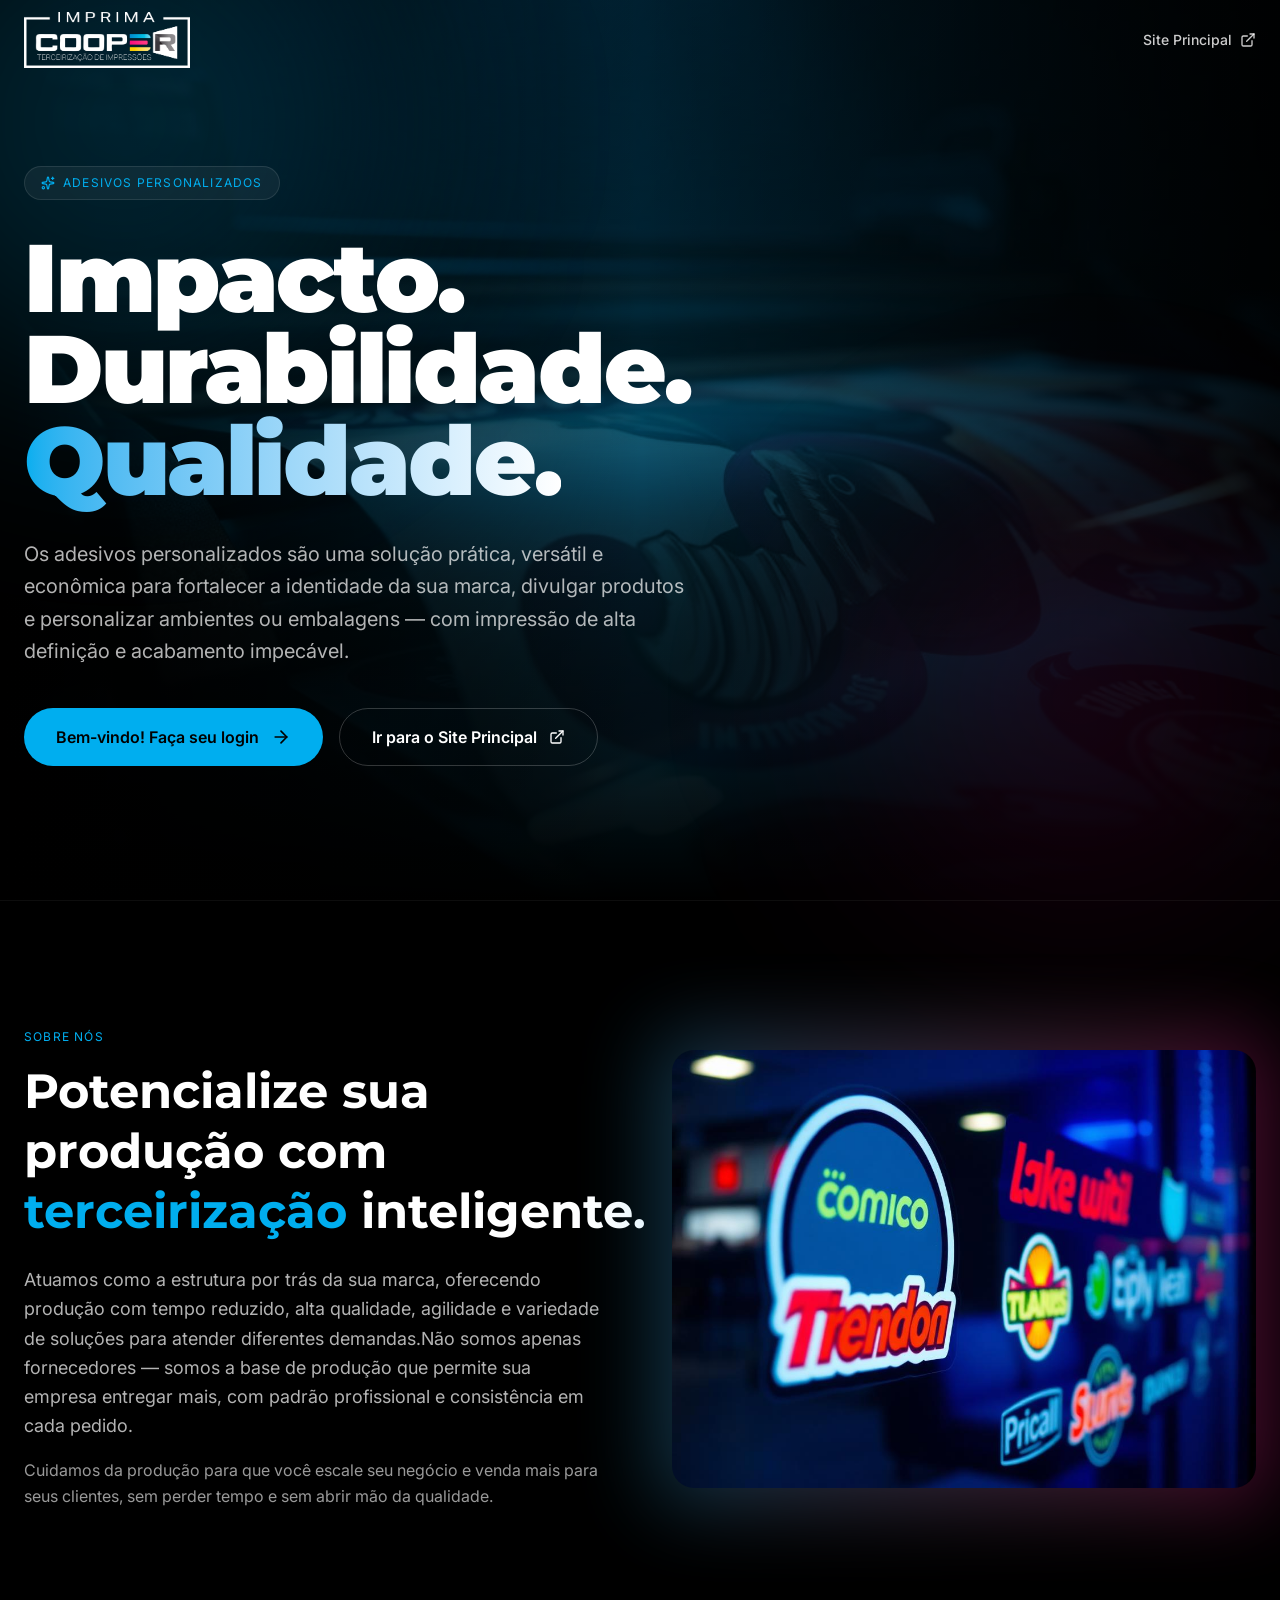
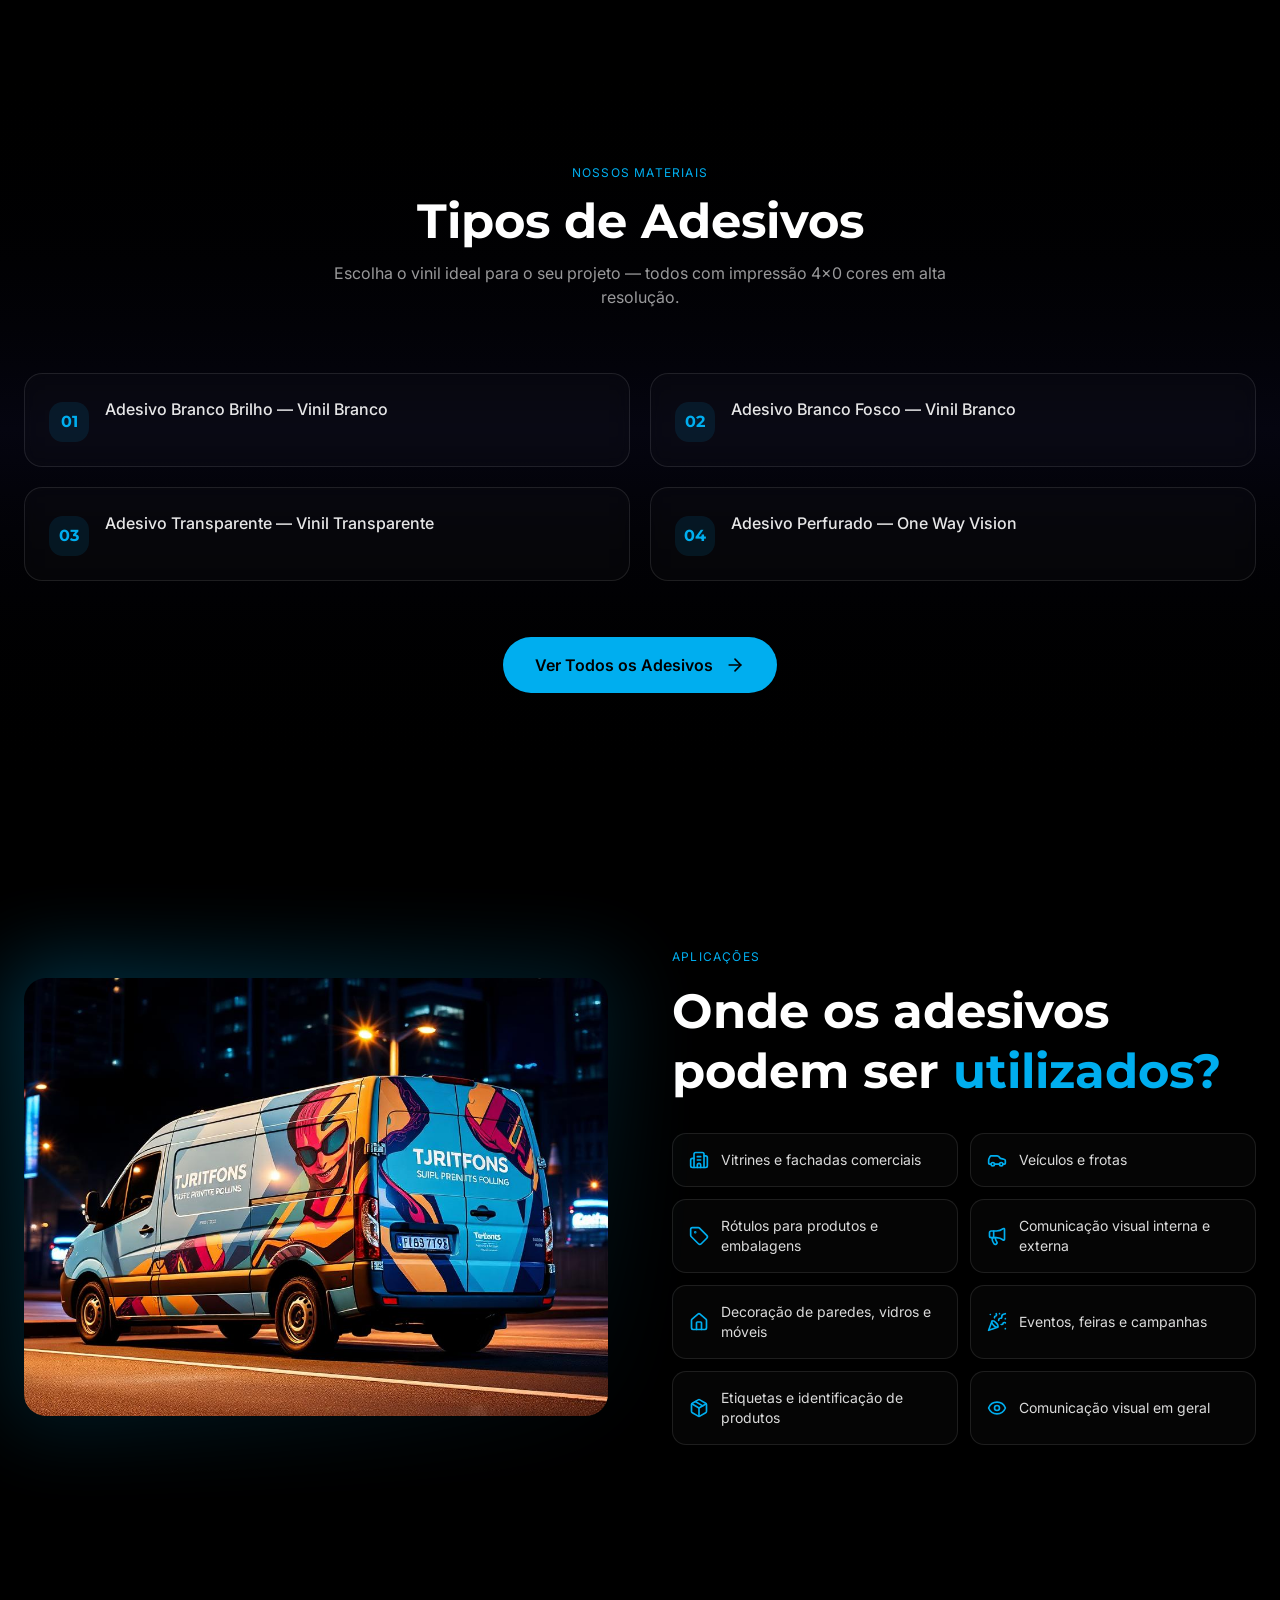
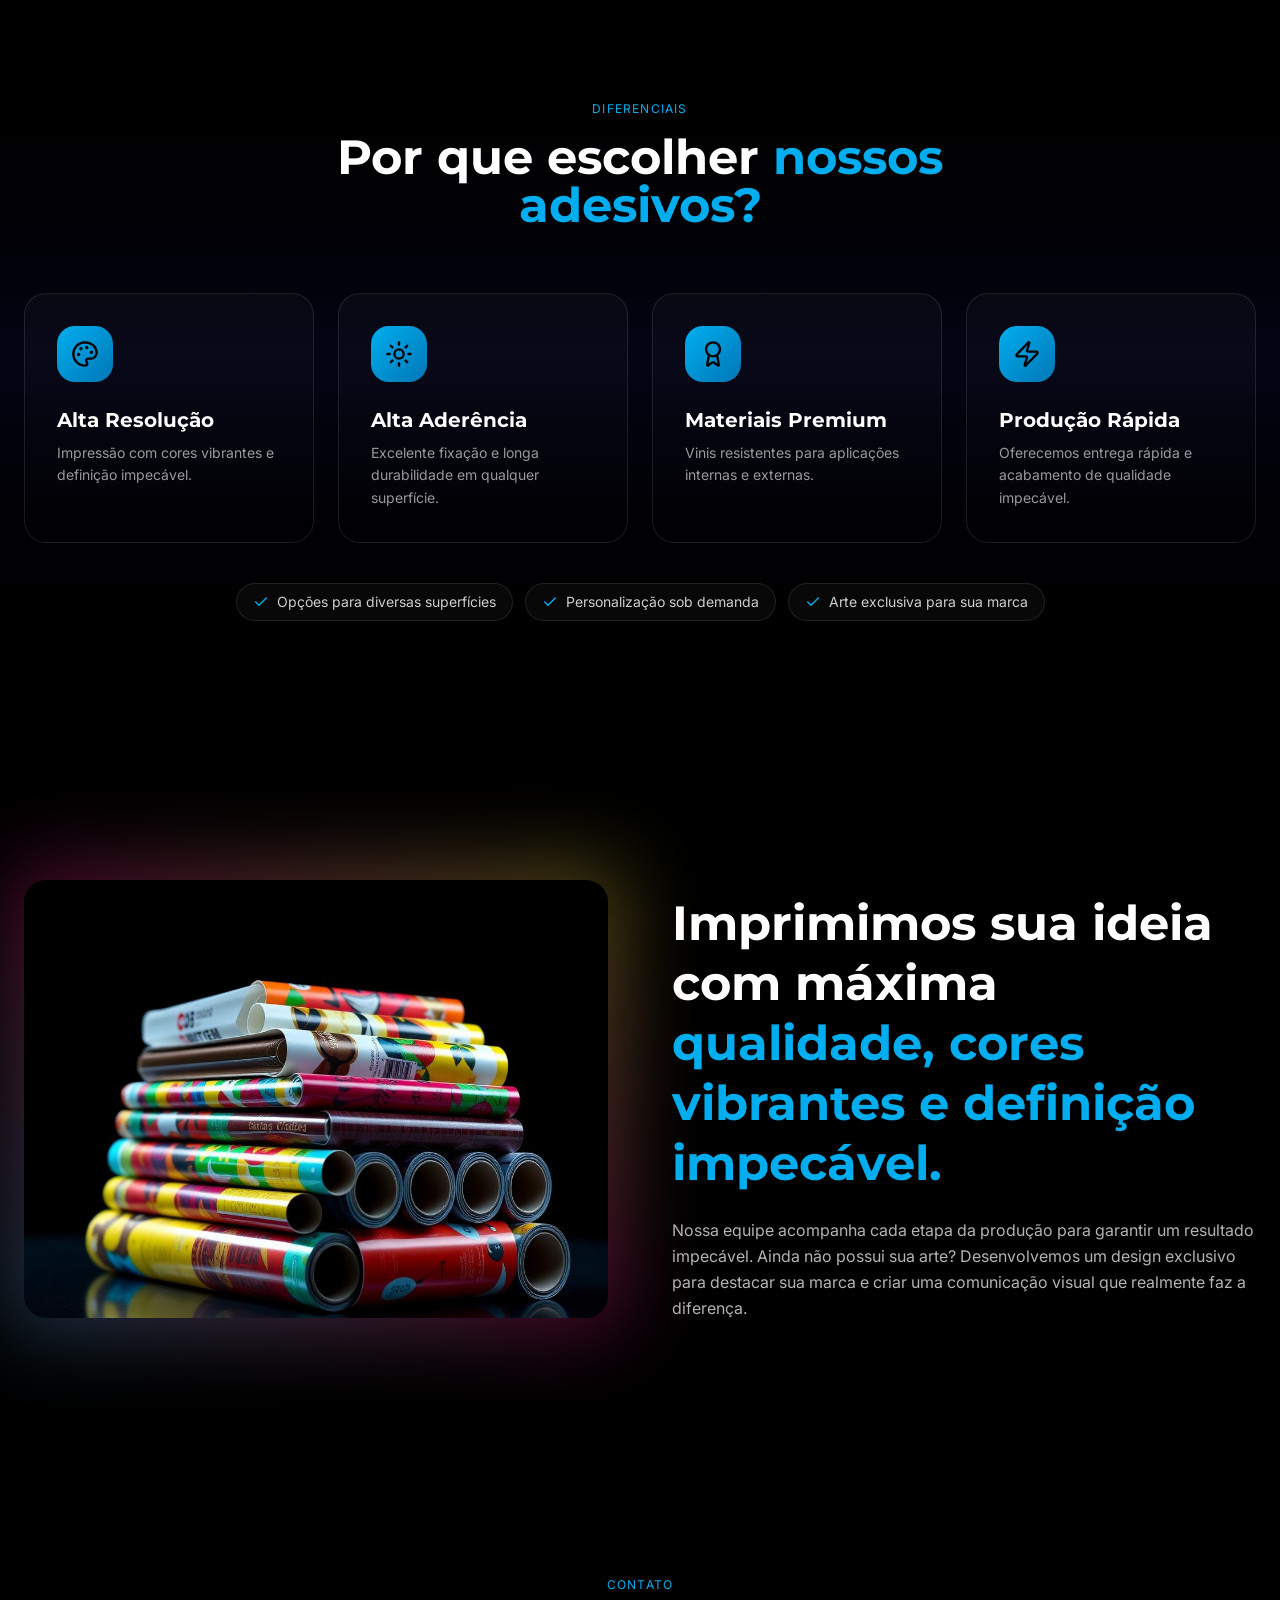
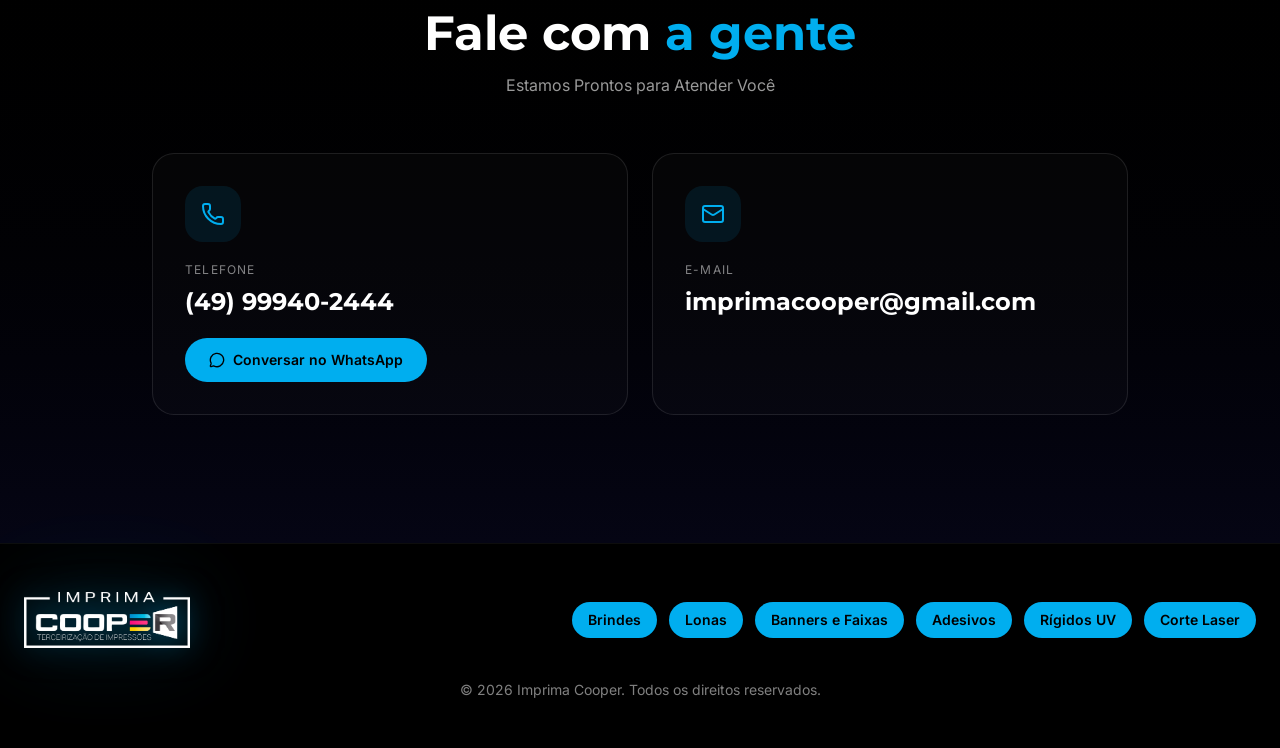
==== adesivos/index.html @ 40348e2e "Adesivos" ====
<html lang="en"><head><meta charset="utf-8"><meta name="viewport" content="width=device-width, initial-scale=1"><link rel="preload" as="image" href="imprima-cooper-logo.png"><link rel="preload" as="image" href="adesivo-hero.jpg"><link rel="stylesheet" href="styles.css" data-precedence="default"><link rel="stylesheet" href="https://fonts.googleapis.com/css2?family=Montserrat:wght@400;500;600;700;800;900&amp;family=Inter:wght@400;500;600;700&amp;display=swap" data-precedence="default"><title>Adesivos Personalizados — Imprima Cooper</title><meta name="author" content="Imprima Cooper"><meta property="og:type" content="website"><meta name="twitter:card" content="summary_large_image"><meta name="twitter:title" content="Adesivos Personalizados — Imprima Cooper"><meta name="twitter:description" content="Destaque sua marca com adesivos personalizados de alta qualidade — vinil branco, fosco, transparente e perfurado."><meta property="og:image" content="https://pub-bb2e103a32db4e198524a2e9ed8f35b4.r2.dev/ba3bbc52-b4b1-4293-a923-980dcfe390a1/id-preview-a34a1a52--4d362260-97bd-4e0c-8836-a52d914bd858.lovable.app-1782929391510.png"><meta name="twitter:image" content="https://pub-bb2e103a32db4e198524a2e9ed8f35b4.r2.dev/ba3bbc52-b4b1-4293-a923-980dcfe390a1/id-preview-a34a1a52--4d362260-97bd-4e0c-8836-a52d914bd858.lovable.app-1782929391510.png"><meta name="description" content="Adesivos personalizados com impressão em alta definição, cores vibrantes e ótima durabilidade. Vinil branco, fosco, transparente e perfurado."><meta property="og:title" content="Adesivos Personalizados — Imprima Cooper"><meta property="og:description" content="Destaque sua marca com adesivos personalizados de alta qualidade — vinil branco, fosco, transparente e perfurado."><link rel="icon" href="favicon.ico" type="image/x-icon"><link rel="shortcut icon" href="favicon.ico" type="image/x-icon"><link rel="preconnect" href="https://fonts.googleapis.com"><link rel="preconnect" href="https://fonts.gstatic.com" crossorigin="anonymous"></head><body><!--$--><div class="min-h-screen bg-black font-sans text-white overflow-x-hidden"><header class="fixed top-0 inset-x-0 z-50 transition-all duration-500 bg-transparent"><div class="max-w-7xl mx-auto px-6 h-20 flex items-center justify-between"><a href="https://www.imprimacooper.com.br/" class="flex items-center gap-3 group"><img src="imprima-cooper-logo.png" alt="Imprima Cooper" class="h-14 w-auto transition-transform duration-500 group-hover:scale-105"></a><a href="https://www.imprimacooper.com.br/" target="_blank" rel="noopener noreferrer" class="hidden sm:inline-flex items-center gap-2 text-sm font-medium text-white/80 hover:text-[color:var(--color-brand-blue)] transition-colors">Site Principal <svg xmlns="http://www.w3.org/2000/svg" width="24" height="24" viewBox="0 0 24 24" fill="none" stroke="currentColor" stroke-width="2" stroke-linecap="round" stroke-linejoin="round" class="lucide lucide-external-link w-4 h-4" aria-hidden="true"><path d="M15 3h6v6"></path><path d="M10 14 21 3"></path><path d="M18 13v6a2 2 0 0 1-2 2H5a2 2 0 0 1-2-2V8a2 2 0 0 1 2-2h6"></path></svg></a></div></header><section class="relative min-h-screen flex items-center pt-24 pb-16"><div class="absolute inset-0 overflow-hidden"><img src="adesivo-hero.jpg" alt="" class="w-full h-full object-cover opacity-50 animate-ken-burns" width="1600" height="1024"><div class="absolute inset-0 mix-blend-color bg-[color:var(--color-brand-blue)]/50"></div><div class="absolute inset-0 bg-gradient-to-r from-transparent via-[color:var(--color-brand-blue)]/25 to-transparent animate-sweep"></div><div class="absolute left-0 right-0 h-32 bg-gradient-to-b from-transparent via-[color:var(--color-brand-blue)]/20 to-transparent animate-scan"></div><div class="absolute inset-0 bg-gradient-to-b from-black/60 via-black/40 to-black"></div><div class="absolute inset-0 bg-gradient-to-r from-black via-transparent to-black/70"></div></div><div class="absolute -top-32 -left-32 w-[500px] h-[500px] rounded-full bg-[color:var(--color-brand-blue)]/20 blur-[120px] animate-float"></div><div class="absolute bottom-0 right-0 w-[400px] h-[400px] rounded-full bg-[color:var(--color-brand-pink)]/10 blur-[120px] animate-float" style="animation-delay:2s"></div><div class="relative max-w-7xl mx-auto px-6 w-full"><div class="max-w-3xl animate-fade-up"><span class="inline-flex items-center gap-2 px-4 py-2 rounded-full bg-white/5 border border-white/10 text-xs uppercase tracking-widest text-[color:var(--color-brand-blue)] mb-8"><svg xmlns="http://www.w3.org/2000/svg" width="24" height="24" viewBox="0 0 24 24" fill="none" stroke="currentColor" stroke-width="2" stroke-linecap="round" stroke-linejoin="round" class="lucide lucide-sparkles w-3.5 h-3.5" aria-hidden="true"><path d="M11.017 2.814a1 1 0 0 1 1.966 0l1.051 5.558a2 2 0 0 0 1.594 1.594l5.558 1.051a1 1 0 0 1 0 1.966l-5.558 1.051a2 2 0 0 0-1.594 1.594l-1.051 5.558a1 1 0 0 1-1.966 0l-1.051-5.558a2 2 0 0 0-1.594-1.594l-5.558-1.051a1 1 0 0 1 0-1.966l5.558-1.051a2 2 0 0 0 1.594-1.594z"></path><path d="M20 2v4"></path><path d="M22 4h-4"></path><circle cx="4" cy="20" r="2"></circle></svg> Adesivos Personalizados</span><h1 class="font-display font-black text-5xl md:text-7xl lg:text-8xl leading-[0.95] tracking-tight">Impacto.<br>Durabilidade.<br><span class="bg-gradient-to-r from-[color:var(--color-brand-blue)] via-white to-[color:var(--color-brand-blue)] bg-clip-text text-transparent animate-gradient-x">Qualidade.</span></h1><p class="mt-8 text-lg md:text-xl text-white/70 max-w-2xl leading-relaxed">Os adesivos personalizados são uma solução prática, versátil e econômica para fortalecer a identidade da sua marca, divulgar produtos e personalizar ambientes ou embalagens — com impressão de alta definição e acabamento impecável.</p><div class="mt-10 flex flex-wrap gap-4"><a href="https://www.imprimacooper.com.br/conta/login" target="_blank" rel="noopener noreferrer" class="group relative inline-flex items-center gap-3 px-8 py-4 rounded-full bg-[color:var(--color-brand-blue)] text-black font-semibold overflow-hidden transition-all duration-300 hover:scale-105 hover:shadow-[0_0_40px_rgba(0,174,239,0.6)]"><span class="relative z-10">Bem-vindo! Faça seu login</span><svg xmlns="http://www.w3.org/2000/svg" width="24" height="24" viewBox="0 0 24 24" fill="none" stroke="currentColor" stroke-width="2" stroke-linecap="round" stroke-linejoin="round" class="lucide lucide-arrow-right w-5 h-5 relative z-10 transition-transform group-hover:translate-x-1" aria-hidden="true"><path d="M5 12h14"></path><path d="m12 5 7 7-7 7"></path></svg><span class="absolute inset-0 bg-gradient-to-r from-transparent via-white/40 to-transparent -translate-x-full group-hover:translate-x-full transition-transform duration-1000"></span></a><a href="https://www.imprimacooper.com.br/" target="_blank" rel="noopener noreferrer" class="inline-flex items-center gap-3 px-8 py-4 rounded-full border border-white/20 text-white font-semibold backdrop-blur-sm transition-all duration-300 hover:bg-white/10 hover:border-[color:var(--color-brand-blue)]">Ir para o Site Principal <svg xmlns="http://www.w3.org/2000/svg" width="24" height="24" viewBox="0 0 24 24" fill="none" stroke="currentColor" stroke-width="2" stroke-linecap="round" stroke-linejoin="round" class="lucide lucide-external-link w-4 h-4" aria-hidden="true"><path d="M15 3h6v6"></path><path d="M10 14 21 3"></path><path d="M18 13v6a2 2 0 0 1-2 2H5a2 2 0 0 1-2-2V8a2 2 0 0 1 2-2h6"></path></svg></a></div></div></div></section><section class="relative py-24 md:py-32 border-t border-white/5"><div class="max-w-7xl mx-auto px-6 grid md:grid-cols-2 gap-16 items-center"><div class="animate-fade-up"><span class="text-xs uppercase tracking-widest text-[color:var(--color-brand-blue)]">SOBRE NÓS</span><h2 class="mt-4 font-display font-bold text-4xl md:text-5xl leading-tight whitespace-pre-line">Potencialize sua produção com <span class="text-[color:var(--color-brand-blue)]">terceirização&nbsp;</span>inteligente.&nbsp;</h2><p class="mt-6 text-white/70 text-lg leading-relaxed">Atuamos como a estrutura por trás da sua marca, oferecendo produção com tempo reduzido, alta qualidade, agilidade e variedade de soluções para atender diferentes demandas.Não somos apenas fornecedores — somos a base de produção que permite sua empresa entregar mais, com padrão profissional e consistência em cada pedido.</p><p class="mt-4 text-white/60 leading-relaxed">Cuidamos da produção para que você escale seu negócio e venda mais para seus clientes, sem perder tempo e sem abrir mão da qualidade.</p></div><div class="relative group"><div class="absolute -inset-4 bg-gradient-to-r from-[color:var(--color-brand-blue)] to-[color:var(--color-brand-pink)] rounded-3xl blur-2xl opacity-30 group-hover:opacity-50 transition-opacity duration-500"></div><img src="adesivo-application.jpg" alt="Adesivos aplicados em vitrine" width="1200" height="800" loading="lazy" class="relative rounded-3xl w-full object-cover aspect-[4/3] transition-transform duration-700 group-hover:scale-[1.02]"></div></div></section><section class="relative py-24 md:py-32 bg-gradient-to-b from-black via-[#050510] to-black"><div class="max-w-7xl mx-auto px-6"><div class="text-center max-w-2xl mx-auto mb-16"><span class="text-xs uppercase tracking-widest text-[color:var(--color-brand-blue)]">Nossos Materiais</span><h2 class="mt-4 font-display font-bold text-4xl md:text-5xl">Tipos de Adesivos</h2><p class="mt-4 text-white/60">Escolha o vinil ideal para o seu projeto — todos com impressão 4x0 cores em alta resolução.</p></div><div class="grid sm:grid-cols-2 lg:grid-cols-2 gap-5"><div class="group relative p-6 rounded-2xl border border-white/10 bg-white/[0.02] backdrop-blur-sm transition-all duration-500 hover:border-[color:var(--color-brand-blue)]/50 hover:-translate-y-1 hover:bg-white/[0.04]" style="animation-delay:0ms"><div class="absolute top-0 left-0 h-1 w-0 bg-gradient-to-r from-[color:var(--color-brand-blue)] to-[color:var(--color-brand-pink)] rounded-full transition-all duration-500 group-hover:w-full"></div><div class="flex items-start gap-4"><div class="mt-1 flex-shrink-0 w-10 h-10 rounded-xl bg-[color:var(--color-brand-blue)]/10 flex items-center justify-center text-[color:var(--color-brand-blue)] font-display font-bold">01</div><p class="font-medium text-white/90 leading-snug">Adesivo Branco Brilho — Vinil Branco</p></div></div><div class="group relative p-6 rounded-2xl border border-white/10 bg-white/[0.02] backdrop-blur-sm transition-all duration-500 hover:border-[color:var(--color-brand-blue)]/50 hover:-translate-y-1 hover:bg-white/[0.04]" style="animation-delay:60ms"><div class="absolute top-0 left-0 h-1 w-0 bg-gradient-to-r from-[color:var(--color-brand-blue)] to-[color:var(--color-brand-pink)] rounded-full transition-all duration-500 group-hover:w-full"></div><div class="flex items-start gap-4"><div class="mt-1 flex-shrink-0 w-10 h-10 rounded-xl bg-[color:var(--color-brand-blue)]/10 flex items-center justify-center text-[color:var(--color-brand-blue)] font-display font-bold">02</div><p class="font-medium text-white/90 leading-snug">Adesivo Branco Fosco — Vinil Branco</p></div></div><div class="group relative p-6 rounded-2xl border border-white/10 bg-white/[0.02] backdrop-blur-sm transition-all duration-500 hover:border-[color:var(--color-brand-blue)]/50 hover:-translate-y-1 hover:bg-white/[0.04]" style="animation-delay:120ms"><div class="absolute top-0 left-0 h-1 w-0 bg-gradient-to-r from-[color:var(--color-brand-blue)] to-[color:var(--color-brand-pink)] rounded-full transition-all duration-500 group-hover:w-full"></div><div class="flex items-start gap-4"><div class="mt-1 flex-shrink-0 w-10 h-10 rounded-xl bg-[color:var(--color-brand-blue)]/10 flex items-center justify-center text-[color:var(--color-brand-blue)] font-display font-bold">03</div><p class="font-medium text-white/90 leading-snug">Adesivo Transparente — Vinil Transparente</p></div></div><div class="group relative p-6 rounded-2xl border border-white/10 bg-white/[0.02] backdrop-blur-sm transition-all duration-500 hover:border-[color:var(--color-brand-blue)]/50 hover:-translate-y-1 hover:bg-white/[0.04]" style="animation-delay:180ms"><div class="absolute top-0 left-0 h-1 w-0 bg-gradient-to-r from-[color:var(--color-brand-blue)] to-[color:var(--color-brand-pink)] rounded-full transition-all duration-500 group-hover:w-full"></div><div class="flex items-start gap-4"><div class="mt-1 flex-shrink-0 w-10 h-10 rounded-xl bg-[color:var(--color-brand-blue)]/10 flex items-center justify-center text-[color:var(--color-brand-blue)] font-display font-bold">04</div><p class="font-medium text-white/90 leading-snug">Adesivo Perfurado — One Way Vision</p></div></div></div><div class="mt-14 flex justify-center"><a href="https://www.imprimacooper.com.br/categoria/adesivos" target="_blank" rel="noopener noreferrer" class="group relative inline-flex items-center gap-3 px-8 py-4 rounded-full bg-[color:var(--color-brand-blue)] text-black font-semibold overflow-hidden transition-all duration-300 hover:scale-105 hover:shadow-[0_0_40px_rgba(0,174,239,0.6)]"><span class="relative z-10">Ver Todos os Adesivos</span><svg xmlns="http://www.w3.org/2000/svg" width="24" height="24" viewBox="0 0 24 24" fill="none" stroke="currentColor" stroke-width="2" stroke-linecap="round" stroke-linejoin="round" class="lucide lucide-arrow-right w-5 h-5 relative z-10 transition-transform group-hover:translate-x-1" aria-hidden="true"><path d="M5 12h14"></path><path d="m12 5 7 7-7 7"></path></svg><span class="absolute inset-0 bg-gradient-to-r from-transparent via-white/40 to-transparent -translate-x-full group-hover:translate-x-full transition-transform duration-1000"></span></a></div></div></section><section class="relative py-24 md:py-32"><div class="max-w-7xl mx-auto px-6 grid lg:grid-cols-2 gap-16 items-center"><div class="relative order-2 lg:order-1 group"><div class="absolute -inset-4 bg-gradient-to-br from-[color:var(--color-brand-blue)] to-transparent rounded-3xl blur-2xl opacity-30"></div><img src="adesivo-vehicle.jpg" alt="Adesivos aplicados em veículos" width="1200" height="800" loading="lazy" class="relative rounded-3xl w-full object-cover aspect-[4/3] transition-transform duration-700 group-hover:scale-[1.02]"></div><div class="order-1 lg:order-2"><span class="text-xs uppercase tracking-widest text-[color:var(--color-brand-blue)]">Aplicações</span><h2 class="mt-4 font-display font-bold text-4xl md:text-5xl leading-tight">Onde os adesivos podem ser <span class="text-[color:var(--color-brand-blue)]">utilizados?</span></h2><div class="mt-8 grid sm:grid-cols-2 gap-3"><div class="group flex items-center gap-3 p-4 rounded-xl border border-white/10 bg-white/[0.02] transition-all duration-300 hover:border-[color:var(--color-brand-blue)]/50 hover:bg-white/[0.05] hover:translate-x-1"><svg xmlns="http://www.w3.org/2000/svg" width="24" height="24" viewBox="0 0 24 24" fill="none" stroke="currentColor" stroke-width="2" stroke-linecap="round" stroke-linejoin="round" class="lucide lucide-building2 lucide-building-2 w-5 h-5 text-[color:var(--color-brand-blue)] flex-shrink-0 transition-transform group-hover:scale-110" aria-hidden="true"><path d="M10 12h4"></path><path d="M10 8h4"></path><path d="M14 21v-3a2 2 0 0 0-4 0v3"></path><path d="M6 10H4a2 2 0 0 0-2 2v7a2 2 0 0 0 2 2h16a2 2 0 0 0 2-2V9a2 2 0 0 0-2-2h-2"></path><path d="M6 21V5a2 2 0 0 1 2-2h8a2 2 0 0 1 2 2v16"></path></svg><span class="text-sm text-white/85">Vitrines e fachadas comerciais</span></div><div class="group flex items-center gap-3 p-4 rounded-xl border border-white/10 bg-white/[0.02] transition-all duration-300 hover:border-[color:var(--color-brand-blue)]/50 hover:bg-white/[0.05] hover:translate-x-1"><svg xmlns="http://www.w3.org/2000/svg" width="24" height="24" viewBox="0 0 24 24" fill="none" stroke="currentColor" stroke-width="2" stroke-linecap="round" stroke-linejoin="round" class="lucide lucide-car w-5 h-5 text-[color:var(--color-brand-blue)] flex-shrink-0 transition-transform group-hover:scale-110" aria-hidden="true"><path d="M19 17h2c.6 0 1-.4 1-1v-3c0-.9-.7-1.7-1.5-1.9C18.7 10.6 16 10 16 10s-1.3-1.4-2.2-2.3c-.5-.4-1.1-.7-1.8-.7H5c-.6 0-1.1.4-1.4.9l-1.4 2.9A3.7 3.7 0 0 0 2 12v4c0 .6.4 1 1 1h2"></path><circle cx="7" cy="17" r="2"></circle><path d="M9 17h6"></path><circle cx="17" cy="17" r="2"></circle></svg><span class="text-sm text-white/85">Veículos e frotas</span></div><div class="group flex items-center gap-3 p-4 rounded-xl border border-white/10 bg-white/[0.02] transition-all duration-300 hover:border-[color:var(--color-brand-blue)]/50 hover:bg-white/[0.05] hover:translate-x-1"><svg xmlns="http://www.w3.org/2000/svg" width="24" height="24" viewBox="0 0 24 24" fill="none" stroke="currentColor" stroke-width="2" stroke-linecap="round" stroke-linejoin="round" class="lucide lucide-tag w-5 h-5 text-[color:var(--color-brand-blue)] flex-shrink-0 transition-transform group-hover:scale-110" aria-hidden="true"><path d="M12.586 2.586A2 2 0 0 0 11.172 2H4a2 2 0 0 0-2 2v7.172a2 2 0 0 0 .586 1.414l8.704 8.704a2.426 2.426 0 0 0 3.42 0l6.58-6.58a2.426 2.426 0 0 0 0-3.42z"></path><circle cx="7.5" cy="7.5" r=".5" fill="currentColor"></circle></svg><span class="text-sm text-white/85">Rótulos para produtos e embalagens</span></div><div class="group flex items-center gap-3 p-4 rounded-xl border border-white/10 bg-white/[0.02] transition-all duration-300 hover:border-[color:var(--color-brand-blue)]/50 hover:bg-white/[0.05] hover:translate-x-1"><svg xmlns="http://www.w3.org/2000/svg" width="24" height="24" viewBox="0 0 24 24" fill="none" stroke="currentColor" stroke-width="2" stroke-linecap="round" stroke-linejoin="round" class="lucide lucide-megaphone w-5 h-5 text-[color:var(--color-brand-blue)] flex-shrink-0 transition-transform group-hover:scale-110" aria-hidden="true"><path d="M11 6a13 13 0 0 0 8.4-2.8A1 1 0 0 1 21 4v12a1 1 0 0 1-1.6.8A13 13 0 0 0 11 14H5a2 2 0 0 1-2-2V8a2 2 0 0 1 2-2z"></path><path d="M6 14a12 12 0 0 0 2.4 7.2 2 2 0 0 0 3.2-2.4A8 8 0 0 1 10 14"></path><path d="M8 6v8"></path></svg><span class="text-sm text-white/85">Comunicação visual interna e externa</span></div><div class="group flex items-center gap-3 p-4 rounded-xl border border-white/10 bg-white/[0.02] transition-all duration-300 hover:border-[color:var(--color-brand-blue)]/50 hover:bg-white/[0.05] hover:translate-x-1"><svg xmlns="http://www.w3.org/2000/svg" width="24" height="24" viewBox="0 0 24 24" fill="none" stroke="currentColor" stroke-width="2" stroke-linecap="round" stroke-linejoin="round" class="lucide lucide-house w-5 h-5 text-[color:var(--color-brand-blue)] flex-shrink-0 transition-transform group-hover:scale-110" aria-hidden="true"><path d="M15 21v-8a1 1 0 0 0-1-1h-4a1 1 0 0 0-1 1v8"></path><path d="M3 10a2 2 0 0 1 .709-1.528l7-6a2 2 0 0 1 2.582 0l7 6A2 2 0 0 1 21 10v9a2 2 0 0 1-2 2H5a2 2 0 0 1-2-2z"></path></svg><span class="text-sm text-white/85">Decoração de paredes, vidros e móveis</span></div><div class="group flex items-center gap-3 p-4 rounded-xl border border-white/10 bg-white/[0.02] transition-all duration-300 hover:border-[color:var(--color-brand-blue)]/50 hover:bg-white/[0.05] hover:translate-x-1"><svg xmlns="http://www.w3.org/2000/svg" width="24" height="24" viewBox="0 0 24 24" fill="none" stroke="currentColor" stroke-width="2" stroke-linecap="round" stroke-linejoin="round" class="lucide lucide-party-popper w-5 h-5 text-[color:var(--color-brand-blue)] flex-shrink-0 transition-transform group-hover:scale-110" aria-hidden="true"><path d="M5.8 11.3 2 22l10.7-3.79"></path><path d="M4 3h.01"></path><path d="M22 8h.01"></path><path d="M15 2h.01"></path><path d="M22 20h.01"></path><path d="m22 2-2.24.75a2.9 2.9 0 0 0-1.96 3.12c.1.86-.57 1.63-1.45 1.63h-.38c-.86 0-1.6.6-1.76 1.44L14 10"></path><path d="m22 13-.82-.33c-.86-.34-1.82.2-1.98 1.11c-.11.7-.72 1.22-1.43 1.22H17"></path><path d="m11 2 .33.82c.34.86-.2 1.82-1.11 1.98C9.52 4.9 9 5.52 9 6.23V7"></path><path d="M11 13c1.93 1.93 2.83 4.17 2 5-.83.83-3.07-.07-5-2-1.93-1.93-2.83-4.17-2-5 .83-.83 3.07.07 5 2Z"></path></svg><span class="text-sm text-white/85">Eventos, feiras e campanhas</span></div><div class="group flex items-center gap-3 p-4 rounded-xl border border-white/10 bg-white/[0.02] transition-all duration-300 hover:border-[color:var(--color-brand-blue)]/50 hover:bg-white/[0.05] hover:translate-x-1"><svg xmlns="http://www.w3.org/2000/svg" width="24" height="24" viewBox="0 0 24 24" fill="none" stroke="currentColor" stroke-width="2" stroke-linecap="round" stroke-linejoin="round" class="lucide lucide-package w-5 h-5 text-[color:var(--color-brand-blue)] flex-shrink-0 transition-transform group-hover:scale-110" aria-hidden="true"><path d="M11 21.73a2 2 0 0 0 2 0l7-4A2 2 0 0 0 21 16V8a2 2 0 0 0-1-1.73l-7-4a2 2 0 0 0-2 0l-7 4A2 2 0 0 0 3 8v8a2 2 0 0 0 1 1.73z"></path><path d="M12 22V12"></path><polyline points="3.29 7 12 12 20.71 7"></polyline><path d="m7.5 4.27 9 5.15"></path></svg><span class="text-sm text-white/85">Etiquetas e identificação de produtos</span></div><div class="group flex items-center gap-3 p-4 rounded-xl border border-white/10 bg-white/[0.02] transition-all duration-300 hover:border-[color:var(--color-brand-blue)]/50 hover:bg-white/[0.05] hover:translate-x-1"><svg xmlns="http://www.w3.org/2000/svg" width="24" height="24" viewBox="0 0 24 24" fill="none" stroke="currentColor" stroke-width="2" stroke-linecap="round" stroke-linejoin="round" class="lucide lucide-eye w-5 h-5 text-[color:var(--color-brand-blue)] flex-shrink-0 transition-transform group-hover:scale-110" aria-hidden="true"><path d="M2.062 12.348a1 1 0 0 1 0-.696 10.75 10.75 0 0 1 19.876 0 1 1 0 0 1 0 .696 10.75 10.75 0 0 1-19.876 0"></path><circle cx="12" cy="12" r="3"></circle></svg><span class="text-sm text-white/85">Comunicação visual em geral</span></div></div></div></div></section><section class="relative py-24 md:py-32 bg-gradient-to-b from-black via-[#040414] to-black"><div class="max-w-7xl mx-auto px-6"><div class="text-center max-w-2xl mx-auto mb-16"><span class="text-xs uppercase tracking-widest text-[color:var(--color-brand-blue)]">Diferenciais</span><h2 class="mt-4 font-display font-bold text-4xl md:text-5xl">Por que escolher <span class="text-[color:var(--color-brand-blue)]">nossos adesivos?</span></h2></div><div class="grid sm:grid-cols-2 lg:grid-cols-4 gap-6"><div class="group relative p-8 rounded-3xl border border-white/10 bg-gradient-to-b from-white/[0.03] to-transparent transition-all duration-500 hover:border-[color:var(--color-brand-blue)]/50 hover:-translate-y-2 hover:shadow-[0_20px_60px_-15px_rgba(0,174,239,0.3)]"><div class="w-14 h-14 rounded-2xl bg-gradient-to-br from-[color:var(--color-brand-blue)] to-[#0077b6] flex items-center justify-center mb-6 transition-transform duration-500 group-hover:scale-110 group-hover:rotate-6"><svg xmlns="http://www.w3.org/2000/svg" width="24" height="24" viewBox="0 0 24 24" fill="none" stroke="currentColor" stroke-width="2" stroke-linecap="round" stroke-linejoin="round" class="lucide lucide-palette w-7 h-7 text-black" aria-hidden="true"><path d="M12 22a1 1 0 0 1 0-20 10 9 0 0 1 10 9 5 5 0 0 1-5 5h-2.25a1.75 1.75 0 0 0-1.4 2.8l.3.4a1.75 1.75 0 0 1-1.4 2.8z"></path><circle cx="13.5" cy="6.5" r=".5" fill="currentColor"></circle><circle cx="17.5" cy="10.5" r=".5" fill="currentColor"></circle><circle cx="6.5" cy="12.5" r=".5" fill="currentColor"></circle><circle cx="8.5" cy="7.5" r=".5" fill="currentColor"></circle></svg></div><h3 class="font-display font-bold text-xl mb-2">Alta Resolução</h3><p class="text-white/60 text-sm leading-relaxed">Impressão com cores vibrantes e definição impecável.</p></div><div class="group relative p-8 rounded-3xl border border-white/10 bg-gradient-to-b from-white/[0.03] to-transparent transition-all duration-500 hover:border-[color:var(--color-brand-blue)]/50 hover:-translate-y-2 hover:shadow-[0_20px_60px_-15px_rgba(0,174,239,0.3)]"><div class="w-14 h-14 rounded-2xl bg-gradient-to-br from-[color:var(--color-brand-blue)] to-[#0077b6] flex items-center justify-center mb-6 transition-transform duration-500 group-hover:scale-110 group-hover:rotate-6"><svg xmlns="http://www.w3.org/2000/svg" width="24" height="24" viewBox="0 0 24 24" fill="none" stroke="currentColor" stroke-width="2" stroke-linecap="round" stroke-linejoin="round" class="lucide lucide-sun w-7 h-7 text-black" aria-hidden="true"><circle cx="12" cy="12" r="4"></circle><path d="M12 2v2"></path><path d="M12 20v2"></path><path d="m4.93 4.93 1.41 1.41"></path><path d="m17.66 17.66 1.41 1.41"></path><path d="M2 12h2"></path><path d="M20 12h2"></path><path d="m6.34 17.66-1.41 1.41"></path><path d="m19.07 4.93-1.41 1.41"></path></svg></div><h3 class="font-display font-bold text-xl mb-2">Alta Aderência</h3><p class="text-white/60 text-sm leading-relaxed">Excelente fixação e longa durabilidade em qualquer superfície.</p></div><div class="group relative p-8 rounded-3xl border border-white/10 bg-gradient-to-b from-white/[0.03] to-transparent transition-all duration-500 hover:border-[color:var(--color-brand-blue)]/50 hover:-translate-y-2 hover:shadow-[0_20px_60px_-15px_rgba(0,174,239,0.3)]"><div class="w-14 h-14 rounded-2xl bg-gradient-to-br from-[color:var(--color-brand-blue)] to-[#0077b6] flex items-center justify-center mb-6 transition-transform duration-500 group-hover:scale-110 group-hover:rotate-6"><svg xmlns="http://www.w3.org/2000/svg" width="24" height="24" viewBox="0 0 24 24" fill="none" stroke="currentColor" stroke-width="2" stroke-linecap="round" stroke-linejoin="round" class="lucide lucide-award w-7 h-7 text-black" aria-hidden="true"><path d="m15.477 12.89 1.515 8.526a.5.5 0 0 1-.81.47l-3.58-2.687a1 1 0 0 0-1.197 0l-3.586 2.686a.5.5 0 0 1-.81-.469l1.514-8.526"></path><circle cx="12" cy="8" r="6"></circle></svg></div><h3 class="font-display font-bold text-xl mb-2">Materiais Premium</h3><p class="text-white/60 text-sm leading-relaxed">Vinis resistentes para aplicações internas e externas.</p></div><div class="group relative p-8 rounded-3xl border border-white/10 bg-gradient-to-b from-white/[0.03] to-transparent transition-all duration-500 hover:border-[color:var(--color-brand-blue)]/50 hover:-translate-y-2 hover:shadow-[0_20px_60px_-15px_rgba(0,174,239,0.3)]"><div class="w-14 h-14 rounded-2xl bg-gradient-to-br from-[color:var(--color-brand-blue)] to-[#0077b6] flex items-center justify-center mb-6 transition-transform duration-500 group-hover:scale-110 group-hover:rotate-6"><svg xmlns="http://www.w3.org/2000/svg" width="24" height="24" viewBox="0 0 24 24" fill="none" stroke="currentColor" stroke-width="2" stroke-linecap="round" stroke-linejoin="round" class="lucide lucide-zap w-7 h-7 text-black" aria-hidden="true"><path d="M4 14a1 1 0 0 1-.78-1.63l9.9-10.2a.5.5 0 0 1 .86.46l-1.92 6.02A1 1 0 0 0 13 10h7a1 1 0 0 1 .78 1.63l-9.9 10.2a.5.5 0 0 1-.86-.46l1.92-6.02A1 1 0 0 0 11 14z"></path></svg></div><h3 class="font-display font-bold text-xl mb-2">Produção Rápida</h3><p class="text-white/60 text-sm leading-relaxed">Oferecemos entrega rápida e acabamento de qualidade impecável.</p></div><div class="sm:col-span-2 lg:col-span-4 mt-4 flex flex-wrap justify-center gap-3"><div class="inline-flex items-center gap-2 px-4 py-2 rounded-full border border-white/10 bg-white/[0.03] text-sm text-white/80"><svg xmlns="http://www.w3.org/2000/svg" width="24" height="24" viewBox="0 0 24 24" fill="none" stroke="currentColor" stroke-width="2" stroke-linecap="round" stroke-linejoin="round" class="lucide lucide-check w-4 h-4 text-[color:var(--color-brand-blue)]" aria-hidden="true"><path d="M20 6 9 17l-5-5"></path></svg> <!-- -->Opções para diversas superfícies</div><div class="inline-flex items-center gap-2 px-4 py-2 rounded-full border border-white/10 bg-white/[0.03] text-sm text-white/80"><svg xmlns="http://www.w3.org/2000/svg" width="24" height="24" viewBox="0 0 24 24" fill="none" stroke="currentColor" stroke-width="2" stroke-linecap="round" stroke-linejoin="round" class="lucide lucide-check w-4 h-4 text-[color:var(--color-brand-blue)]" aria-hidden="true"><path d="M20 6 9 17l-5-5"></path></svg> <!-- -->Personalização sob demanda</div><div class="inline-flex items-center gap-2 px-4 py-2 rounded-full border border-white/10 bg-white/[0.03] text-sm text-white/80"><svg xmlns="http://www.w3.org/2000/svg" width="24" height="24" viewBox="0 0 24 24" fill="none" stroke="currentColor" stroke-width="2" stroke-linecap="round" stroke-linejoin="round" class="lucide lucide-check w-4 h-4 text-[color:var(--color-brand-blue)]" aria-hidden="true"><path d="M20 6 9 17l-5-5"></path></svg> <!-- -->Arte exclusiva para sua marca</div></div></div></div></section><section class="relative py-24 md:py-32"><div class="max-w-7xl mx-auto px-6 grid md:grid-cols-2 gap-16 items-center"><div class="relative group"><div class="absolute -inset-4 bg-gradient-to-tr from-[color:var(--color-brand-blue)] via-[color:var(--color-brand-pink)] to-[color:var(--color-brand-yellow)] rounded-3xl blur-2xl opacity-30"></div><img src="adesivo-rolls.jpg" alt="Rolos de adesivos impressos" width="1200" height="800" loading="lazy" class="relative rounded-3xl w-full object-cover aspect-[4/3]"></div><div><span class="text-xs uppercase tracking-widest text-[color:var(--color-brand-blue)]"></span><h2 class="mt-4 font-display font-bold text-4xl md:text-5xl leading-tight whitespace-pre-line">Imprimimos&nbsp;sua ideia com máxima<!-- -->
<div class="text-[color:var(--color-brand-blue)]">qualidade, cores vibrantes e definição impecável.<!-- -->
</div></h2><p class="mt-6 text-white/70 leading-relaxed">Nossa equipe acompanha cada etapa da produção para garantir um resultado impecável. Ainda não possui sua arte? Desenvolvemos um design exclusivo para destacar sua marca e criar uma comunicação visual que realmente faz a diferença.</p></div></div></section><section id="contato" class="relative py-24 md:py-32 bg-gradient-to-b from-black to-[#050514]"><div class="max-w-5xl mx-auto px-6"><div class="text-center mb-14"><span class="text-xs uppercase tracking-widest text-[color:var(--color-brand-blue)]">Contato</span><h2 class="mt-4 font-display font-bold text-4xl md:text-5xl">Fale com <span class="text-[color:var(--color-brand-blue)]">a gente</span></h2><p class="mt-4 text-white/60">Estamos Prontos para Atender Você</p></div><div class="grid sm:grid-cols-2 gap-6"><div class="group relative p-8 rounded-3xl border border-white/10 bg-white/[0.02] transition-all duration-500 hover:border-[color:var(--color-brand-blue)]/60 hover:-translate-y-1 hover:shadow-[0_20px_60px_-15px_rgba(0,174,239,0.4)]"><div class="w-14 h-14 rounded-2xl bg-[color:var(--color-brand-blue)]/10 flex items-center justify-center mb-5 text-[color:var(--color-brand-blue)] transition-transform duration-500 group-hover:scale-110"><svg xmlns="http://www.w3.org/2000/svg" width="24" height="24" viewBox="0 0 24 24" fill="none" stroke="currentColor" stroke-width="2" stroke-linecap="round" stroke-linejoin="round" class="lucide lucide-phone w-6 h-6" aria-hidden="true"><path d="M13.832 16.568a1 1 0 0 0 1.213-.303l.355-.465A2 2 0 0 1 17 15h3a2 2 0 0 1 2 2v3a2 2 0 0 1-2 2A18 18 0 0 1 2 4a2 2 0 0 1 2-2h3a2 2 0 0 1 2 2v3a2 2 0 0 1-.8 1.6l-.468.351a1 1 0 0 0-.292 1.233 14 14 0 0 0 6.392 6.384"></path></svg></div><p class="text-xs uppercase tracking-widest text-white/50 mb-2">Telefone</p><p class="font-display font-bold text-2xl mb-5">(49) 99940-2444</p><a href="https://api.whatsapp.com/send?1=pt_BR&amp;phone=5549999402444" target="_blank" rel="noopener noreferrer" class="group/btn relative inline-flex items-center gap-2 px-6 py-3 rounded-full bg-[color:var(--color-brand-blue)] text-black font-semibold text-sm overflow-hidden transition-all duration-300 hover:scale-105 hover:shadow-[0_0_30px_rgba(0,174,239,0.6)]"><svg xmlns="http://www.w3.org/2000/svg" width="24" height="24" viewBox="0 0 24 24" fill="none" stroke="currentColor" stroke-width="2" stroke-linecap="round" stroke-linejoin="round" class="lucide lucide-message-circle w-4 h-4 relative z-10" aria-hidden="true"><path d="M2.992 16.342a2 2 0 0 1 .094 1.167l-1.065 3.29a1 1 0 0 0 1.236 1.168l3.413-.998a2 2 0 0 1 1.099.092 10 10 0 1 0-4.777-4.719"></path></svg><span class="relative z-10">Conversar no WhatsApp</span><span class="absolute inset-0 bg-gradient-to-r from-transparent via-white/40 to-transparent -translate-x-full group-hover/btn:translate-x-full transition-transform duration-1000"></span></a></div><div class="group relative p-8 rounded-3xl border border-white/10 bg-white/[0.02] transition-all duration-500 hover:border-[color:var(--color-brand-blue)]/60 hover:-translate-y-1 hover:shadow-[0_20px_60px_-15px_rgba(0,174,239,0.4)]"><div class="w-14 h-14 rounded-2xl bg-[color:var(--color-brand-blue)]/10 flex items-center justify-center mb-5 text-[color:var(--color-brand-blue)] transition-transform duration-500 group-hover:scale-110"><svg xmlns="http://www.w3.org/2000/svg" width="24" height="24" viewBox="0 0 24 24" fill="none" stroke="currentColor" stroke-width="2" stroke-linecap="round" stroke-linejoin="round" class="lucide lucide-mail w-6 h-6" aria-hidden="true"><path d="m22 7-8.991 5.727a2 2 0 0 1-2.009 0L2 7"></path><rect x="2" y="4" width="20" height="16" rx="2"></rect></svg></div><p class="text-xs uppercase tracking-widest text-white/50 mb-2">E-mail</p><p class="font-display font-bold text-xl md:text-2xl break-all">imprimacooper@gmail.com</p></div></div></div></section><footer class="relative py-10 md:py-12 bg-black border-t border-white/5"><div class="max-w-7xl mx-auto px-6 flex flex-col gap-8"><div class="flex flex-col md:flex-row items-center justify-between gap-8"><a href="https://www.imprimacooper.com.br/" target="_blank" rel="noopener noreferrer" class="relative group flex-shrink-0"><div class="absolute -inset-4 bg-[color:var(--color-brand-blue)]/20 blur-2xl rounded-full opacity-40 group-hover:opacity-70 transition-opacity duration-700"></div><img src="imprima-cooper-logo.png" alt="Imprima Cooper" class="relative h-12 md:h-14 w-auto transition-transform duration-500 group-hover:scale-105 drop-shadow-[0_0_15px_rgba(0,174,239,0.5)]"></a><div class="flex flex-wrap justify-center md:justify-end gap-3"><a href="https://www.imprimacooper.com.br/" target="_blank" rel="noopener noreferrer" class="group relative inline-flex items-center gap-2 px-4 py-2 rounded-full bg-[color:var(--color-brand-blue)] text-black text-xs md:text-sm font-semibold overflow-hidden transition-all duration-300 hover:scale-105 hover:shadow-[0_0_30px_rgba(0,174,239,0.6)]"><span class="relative z-10">Brindes</span><span class="absolute inset-0 bg-gradient-to-r from-transparent via-white/40 to-transparent -translate-x-full group-hover:translate-x-full transition-transform duration-1000"></span></a><a href="https://www.imprimacooper.com.br/" target="_blank" rel="noopener noreferrer" class="group relative inline-flex items-center gap-2 px-4 py-2 rounded-full bg-[color:var(--color-brand-blue)] text-black text-xs md:text-sm font-semibold overflow-hidden transition-all duration-300 hover:scale-105 hover:shadow-[0_0_30px_rgba(0,174,239,0.6)]"><span class="relative z-10">Lonas</span><span class="absolute inset-0 bg-gradient-to-r from-transparent via-white/40 to-transparent -translate-x-full group-hover:translate-x-full transition-transform duration-1000"></span></a><a href="https://www.imprimacooper.com.br/" target="_blank" rel="noopener noreferrer" class="group relative inline-flex items-center gap-2 px-4 py-2 rounded-full bg-[color:var(--color-brand-blue)] text-black text-xs md:text-sm font-semibold overflow-hidden transition-all duration-300 hover:scale-105 hover:shadow-[0_0_30px_rgba(0,174,239,0.6)]"><span class="relative z-10">Banners e Faixas</span><span class="absolute inset-0 bg-gradient-to-r from-transparent via-white/40 to-transparent -translate-x-full group-hover:translate-x-full transition-transform duration-1000"></span></a><a href="https://www.imprimacooper.com.br/" target="_blank" rel="noopener noreferrer" class="group relative inline-flex items-center gap-2 px-4 py-2 rounded-full bg-[color:var(--color-brand-blue)] text-black text-xs md:text-sm font-semibold overflow-hidden transition-all duration-300 hover:scale-105 hover:shadow-[0_0_30px_rgba(0,174,239,0.6)]"><span class="relative z-10">Adesivos</span><span class="absolute inset-0 bg-gradient-to-r from-transparent via-white/40 to-transparent -translate-x-full group-hover:translate-x-full transition-transform duration-1000"></span></a><a href="https://www.imprimacooper.com.br/" target="_blank" rel="noopener noreferrer" class="group relative inline-flex items-center gap-2 px-4 py-2 rounded-full bg-[color:var(--color-brand-blue)] text-black text-xs md:text-sm font-semibold overflow-hidden transition-all duration-300 hover:scale-105 hover:shadow-[0_0_30px_rgba(0,174,239,0.6)]"><span class="relative z-10">Rígidos UV</span><span class="absolute inset-0 bg-gradient-to-r from-transparent via-white/40 to-transparent -translate-x-full group-hover:translate-x-full transition-transform duration-1000"></span></a><a href="https://www.imprimacooper.com.br/" target="_blank" rel="noopener noreferrer" class="group relative inline-flex items-center gap-2 px-4 py-2 rounded-full bg-[color:var(--color-brand-blue)] text-black text-xs md:text-sm font-semibold overflow-hidden transition-all duration-300 hover:scale-105 hover:shadow-[0_0_30px_rgba(0,174,239,0.6)]"><span class="relative z-10">Corte Laser</span><span class="absolute inset-0 bg-gradient-to-r from-transparent via-white/40 to-transparent -translate-x-full group-hover:translate-x-full transition-transform duration-1000"></span></a></div></div><p class="text-center text-xs md:text-sm text-white/50">© <!-- -->2026<!-- --> Imprima Cooper. Todos os direitos reservados.</p></div></footer></div><!--/$--></body></html>
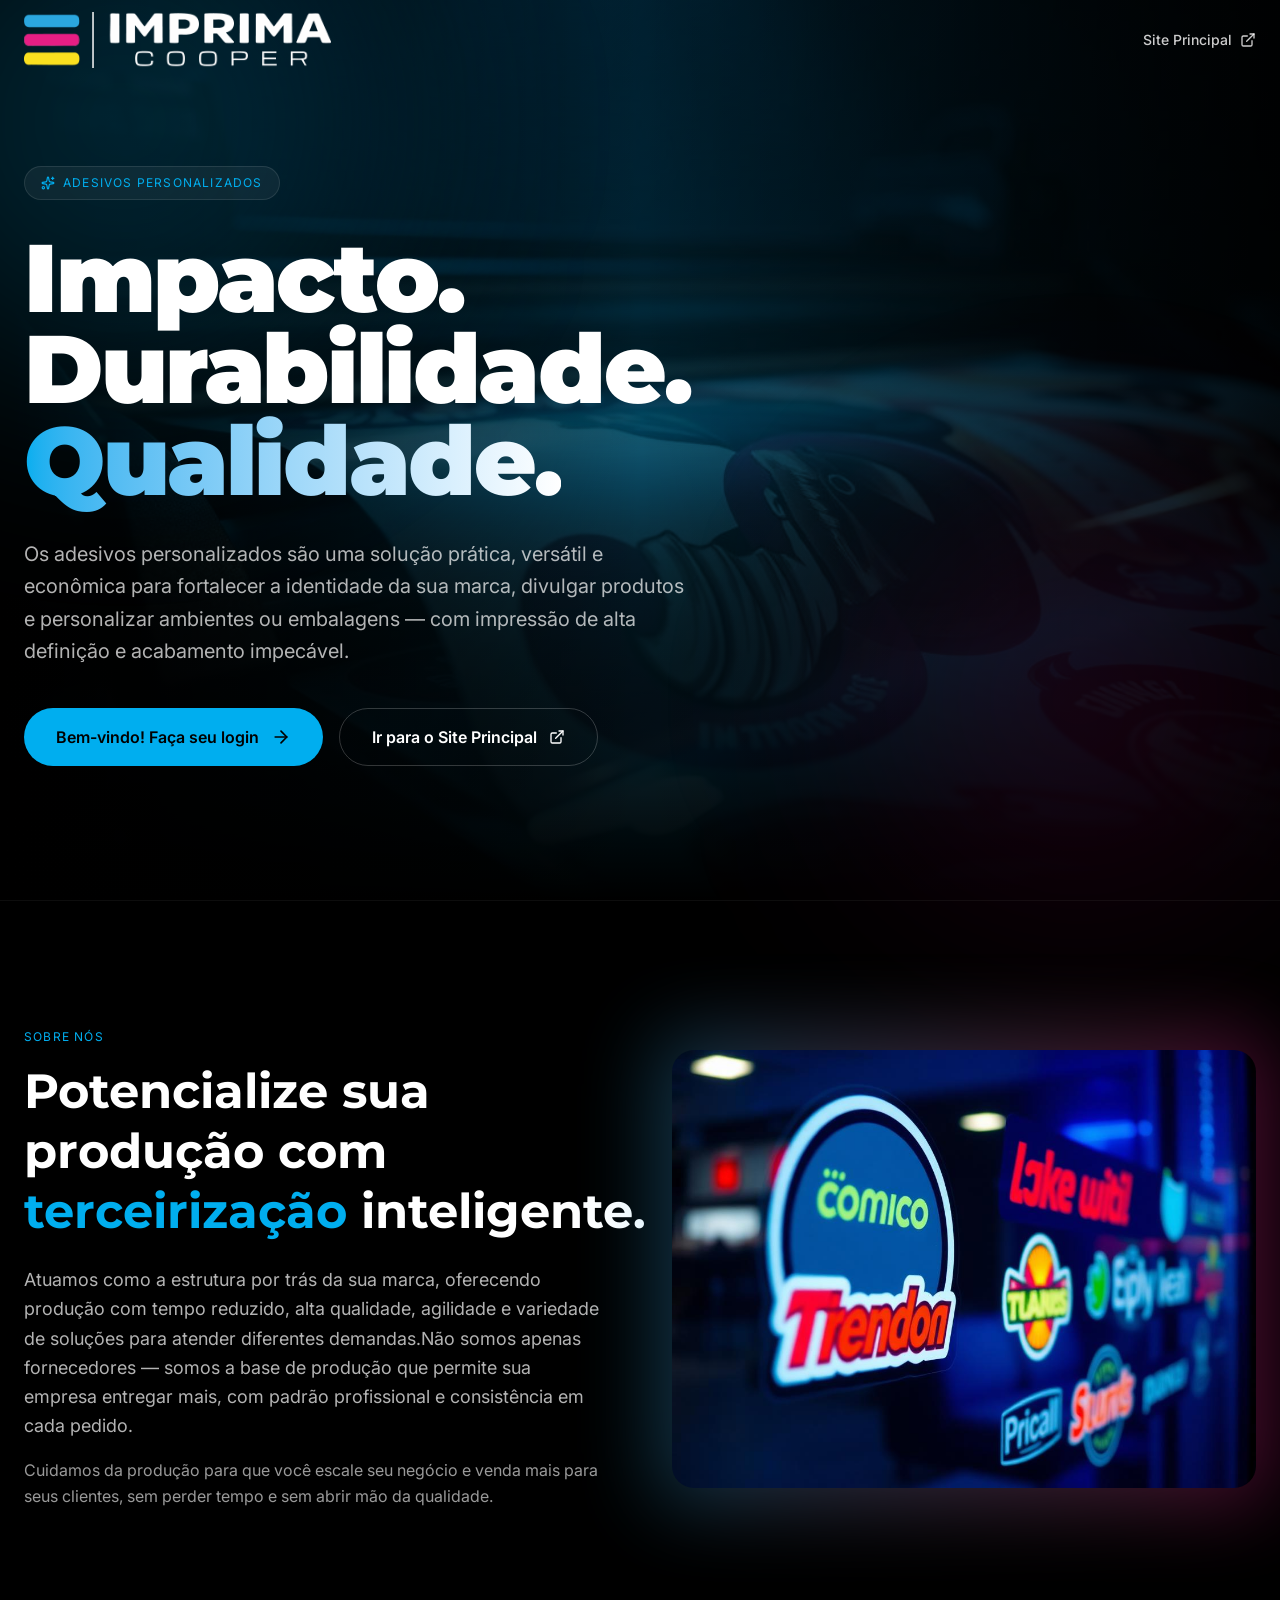
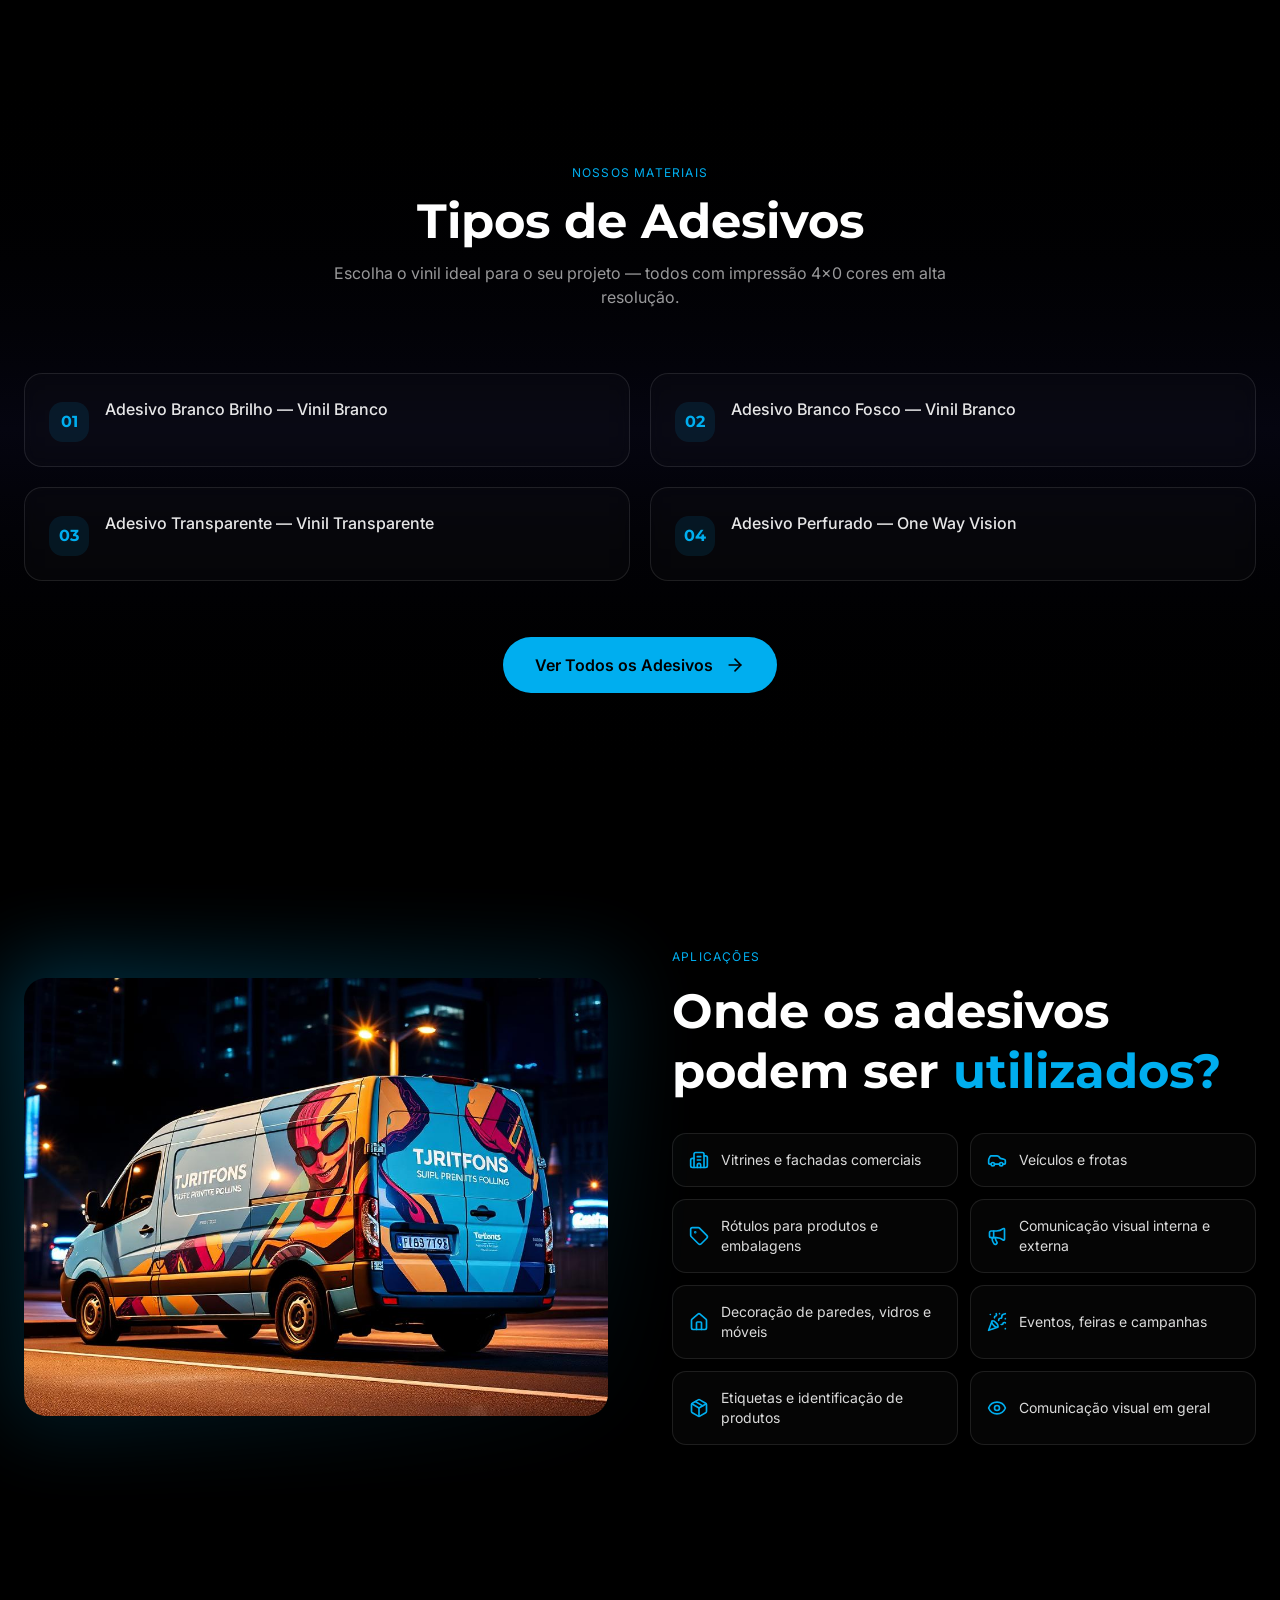
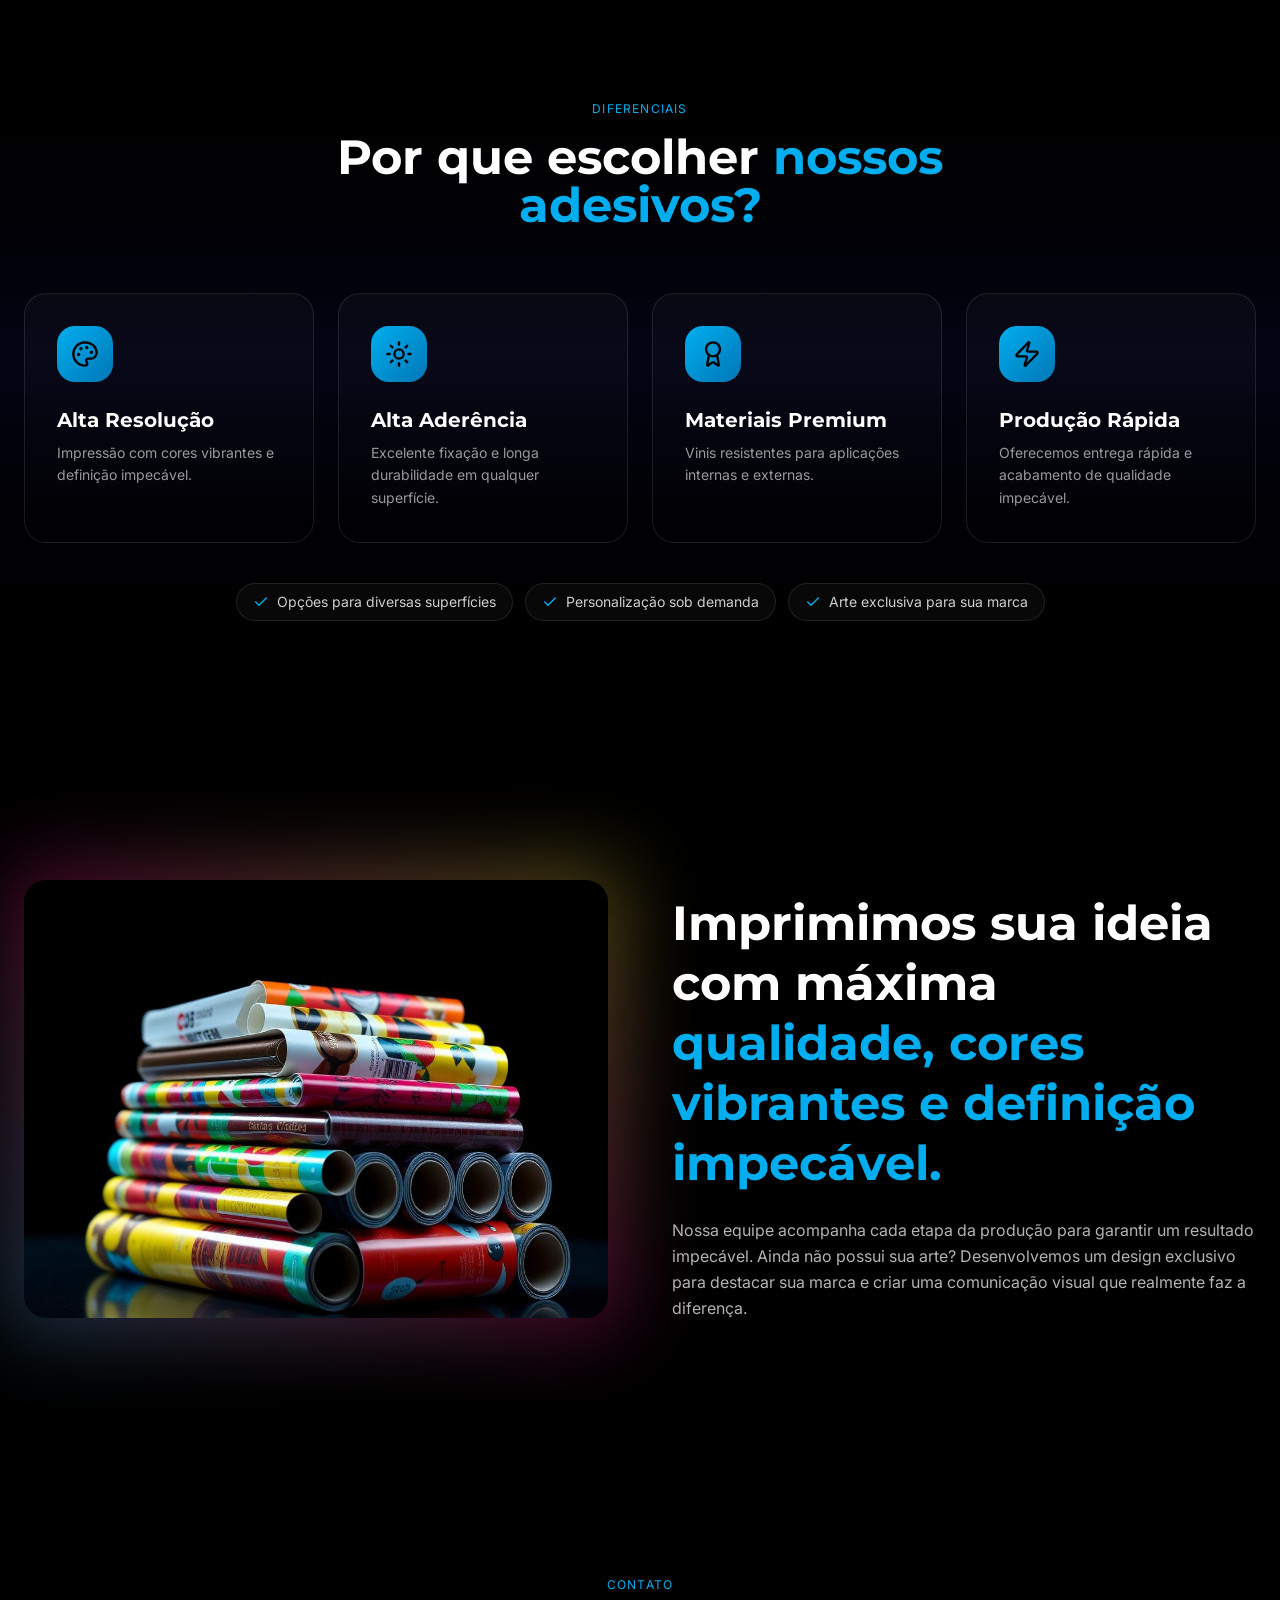
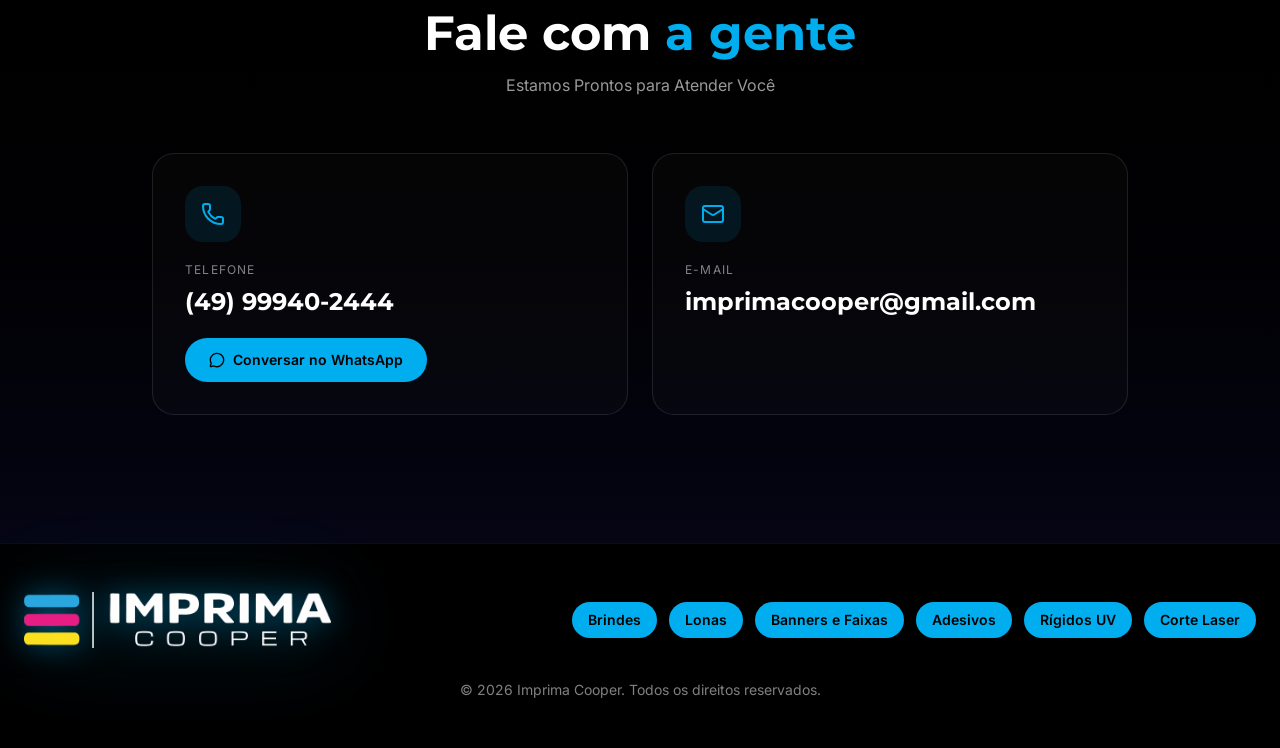
==== commit f06768fa: "Correção de links." ====
--- a/adesivos/index.html
+++ b/adesivos/index.html
@@ -1,3 +1,3 @@
-<html lang="en"><head><meta charset="utf-8"><meta name="viewport" content="width=device-width, initial-scale=1"><link rel="preload" as="image" href="imprima-cooper-logo.png"><link rel="preload" as="image" href="adesivo-hero.jpg"><link rel="stylesheet" href="styles.css" data-precedence="default"><link rel="stylesheet" href="https://fonts.googleapis.com/css2?family=Montserrat:wght@400;500;600;700;800;900&amp;family=Inter:wght@400;500;600;700&amp;display=swap" data-precedence="default"><title>Adesivos Personalizados — Imprima Cooper</title><meta name="author" content="Imprima Cooper"><meta property="og:type" content="website"><meta name="twitter:card" content="summary_large_image"><meta name="twitter:title" content="Adesivos Personalizados — Imprima Cooper"><meta name="twitter:description" content="Destaque sua marca com adesivos personalizados de alta qualidade — vinil branco, fosco, transparente e perfurado."><meta property="og:image" content="https://pub-bb2e103a32db4e198524a2e9ed8f35b4.r2.dev/ba3bbc52-b4b1-4293-a923-980dcfe390a1/id-preview-a34a1a52--4d362260-97bd-4e0c-8836-a52d914bd858.lovable.app-1782929391510.png"><meta name="twitter:image" content="https://pub-bb2e103a32db4e198524a2e9ed8f35b4.r2.dev/ba3bbc52-b4b1-4293-a923-980dcfe390a1/id-preview-a34a1a52--4d362260-97bd-4e0c-8836-a52d914bd858.lovable.app-1782929391510.png"><meta name="description" content="Adesivos personalizados com impressão em alta definição, cores vibrantes e ótima durabilidade. Vinil branco, fosco, transparente e perfurado."><meta property="og:title" content="Adesivos Personalizados — Imprima Cooper"><meta property="og:description" content="Destaque sua marca com adesivos personalizados de alta qualidade — vinil branco, fosco, transparente e perfurado."><link rel="icon" href="favicon.ico" type="image/x-icon"><link rel="shortcut icon" href="favicon.ico" type="image/x-icon"><link rel="preconnect" href="https://fonts.googleapis.com"><link rel="preconnect" href="https://fonts.gstatic.com" crossorigin="anonymous"></head><body><!--$--><div class="min-h-screen bg-black font-sans text-white overflow-x-hidden"><header class="fixed top-0 inset-x-0 z-50 transition-all duration-500 bg-transparent"><div class="max-w-7xl mx-auto px-6 h-20 flex items-center justify-between"><a href="https://www.imprimacooper.com.br/" class="flex items-center gap-3 group"><img src="imprima-cooper-logo.png" alt="Imprima Cooper" class="h-14 w-auto transition-transform duration-500 group-hover:scale-105"></a><a href="https://www.imprimacooper.com.br/" target="_blank" rel="noopener noreferrer" class="hidden sm:inline-flex items-center gap-2 text-sm font-medium text-white/80 hover:text-[color:var(--color-brand-blue)] transition-colors">Site Principal <svg xmlns="http://www.w3.org/2000/svg" width="24" height="24" viewBox="0 0 24 24" fill="none" stroke="currentColor" stroke-width="2" stroke-linecap="round" stroke-linejoin="round" class="lucide lucide-external-link w-4 h-4" aria-hidden="true"><path d="M15 3h6v6"></path><path d="M10 14 21 3"></path><path d="M18 13v6a2 2 0 0 1-2 2H5a2 2 0 0 1-2-2V8a2 2 0 0 1 2-2h6"></path></svg></a></div></header><section class="relative min-h-screen flex items-center pt-24 pb-16"><div class="absolute inset-0 overflow-hidden"><img src="adesivo-hero.jpg" alt="" class="w-full h-full object-cover opacity-50 animate-ken-burns" width="1600" height="1024"><div class="absolute inset-0 mix-blend-color bg-[color:var(--color-brand-blue)]/50"></div><div class="absolute inset-0 bg-gradient-to-r from-transparent via-[color:var(--color-brand-blue)]/25 to-transparent animate-sweep"></div><div class="absolute left-0 right-0 h-32 bg-gradient-to-b from-transparent via-[color:var(--color-brand-blue)]/20 to-transparent animate-scan"></div><div class="absolute inset-0 bg-gradient-to-b from-black/60 via-black/40 to-black"></div><div class="absolute inset-0 bg-gradient-to-r from-black via-transparent to-black/70"></div></div><div class="absolute -top-32 -left-32 w-[500px] h-[500px] rounded-full bg-[color:var(--color-brand-blue)]/20 blur-[120px] animate-float"></div><div class="absolute bottom-0 right-0 w-[400px] h-[400px] rounded-full bg-[color:var(--color-brand-pink)]/10 blur-[120px] animate-float" style="animation-delay:2s"></div><div class="relative max-w-7xl mx-auto px-6 w-full"><div class="max-w-3xl animate-fade-up"><span class="inline-flex items-center gap-2 px-4 py-2 rounded-full bg-white/5 border border-white/10 text-xs uppercase tracking-widest text-[color:var(--color-brand-blue)] mb-8"><svg xmlns="http://www.w3.org/2000/svg" width="24" height="24" viewBox="0 0 24 24" fill="none" stroke="currentColor" stroke-width="2" stroke-linecap="round" stroke-linejoin="round" class="lucide lucide-sparkles w-3.5 h-3.5" aria-hidden="true"><path d="M11.017 2.814a1 1 0 0 1 1.966 0l1.051 5.558a2 2 0 0 0 1.594 1.594l5.558 1.051a1 1 0 0 1 0 1.966l-5.558 1.051a2 2 0 0 0-1.594 1.594l-1.051 5.558a1 1 0 0 1-1.966 0l-1.051-5.558a2 2 0 0 0-1.594-1.594l-5.558-1.051a1 1 0 0 1 0-1.966l5.558-1.051a2 2 0 0 0 1.594-1.594z"></path><path d="M20 2v4"></path><path d="M22 4h-4"></path><circle cx="4" cy="20" r="2"></circle></svg> Adesivos Personalizados</span><h1 class="font-display font-black text-5xl md:text-7xl lg:text-8xl leading-[0.95] tracking-tight">Impacto.<br>Durabilidade.<br><span class="bg-gradient-to-r from-[color:var(--color-brand-blue)] via-white to-[color:var(--color-brand-blue)] bg-clip-text text-transparent animate-gradient-x">Qualidade.</span></h1><p class="mt-8 text-lg md:text-xl text-white/70 max-w-2xl leading-relaxed">Os adesivos personalizados são uma solução prática, versátil e econômica para fortalecer a identidade da sua marca, divulgar produtos e personalizar ambientes ou embalagens — com impressão de alta definição e acabamento impecável.</p><div class="mt-10 flex flex-wrap gap-4"><a href="https://www.imprimacooper.com.br/conta/login" target="_blank" rel="noopener noreferrer" class="group relative inline-flex items-center gap-3 px-8 py-4 rounded-full bg-[color:var(--color-brand-blue)] text-black font-semibold overflow-hidden transition-all duration-300 hover:scale-105 hover:shadow-[0_0_40px_rgba(0,174,239,0.6)]"><span class="relative z-10">Bem-vindo! Faça seu login</span><svg xmlns="http://www.w3.org/2000/svg" width="24" height="24" viewBox="0 0 24 24" fill="none" stroke="currentColor" stroke-width="2" stroke-linecap="round" stroke-linejoin="round" class="lucide lucide-arrow-right w-5 h-5 relative z-10 transition-transform group-hover:translate-x-1" aria-hidden="true"><path d="M5 12h14"></path><path d="m12 5 7 7-7 7"></path></svg><span class="absolute inset-0 bg-gradient-to-r from-transparent via-white/40 to-transparent -translate-x-full group-hover:translate-x-full transition-transform duration-1000"></span></a><a href="https://www.imprimacooper.com.br/" target="_blank" rel="noopener noreferrer" class="inline-flex items-center gap-3 px-8 py-4 rounded-full border border-white/20 text-white font-semibold backdrop-blur-sm transition-all duration-300 hover:bg-white/10 hover:border-[color:var(--color-brand-blue)]">Ir para o Site Principal <svg xmlns="http://www.w3.org/2000/svg" width="24" height="24" viewBox="0 0 24 24" fill="none" stroke="currentColor" stroke-width="2" stroke-linecap="round" stroke-linejoin="round" class="lucide lucide-external-link w-4 h-4" aria-hidden="true"><path d="M15 3h6v6"></path><path d="M10 14 21 3"></path><path d="M18 13v6a2 2 0 0 1-2 2H5a2 2 0 0 1-2-2V8a2 2 0 0 1 2-2h6"></path></svg></a></div></div></div></section><section class="relative py-24 md:py-32 border-t border-white/5"><div class="max-w-7xl mx-auto px-6 grid md:grid-cols-2 gap-16 items-center"><div class="animate-fade-up"><span class="text-xs uppercase tracking-widest text-[color:var(--color-brand-blue)]">SOBRE NÓS</span><h2 class="mt-4 font-display font-bold text-4xl md:text-5xl leading-tight whitespace-pre-line">Potencialize sua produção com <span class="text-[color:var(--color-brand-blue)]">terceirização&nbsp;</span>inteligente.&nbsp;</h2><p class="mt-6 text-white/70 text-lg leading-relaxed">Atuamos como a estrutura por trás da sua marca, oferecendo produção com tempo reduzido, alta qualidade, agilidade e variedade de soluções para atender diferentes demandas.Não somos apenas fornecedores — somos a base de produção que permite sua empresa entregar mais, com padrão profissional e consistência em cada pedido.</p><p class="mt-4 text-white/60 leading-relaxed">Cuidamos da produção para que você escale seu negócio e venda mais para seus clientes, sem perder tempo e sem abrir mão da qualidade.</p></div><div class="relative group"><div class="absolute -inset-4 bg-gradient-to-r from-[color:var(--color-brand-blue)] to-[color:var(--color-brand-pink)] rounded-3xl blur-2xl opacity-30 group-hover:opacity-50 transition-opacity duration-500"></div><img src="adesivo-application.jpg" alt="Adesivos aplicados em vitrine" width="1200" height="800" loading="lazy" class="relative rounded-3xl w-full object-cover aspect-[4/3] transition-transform duration-700 group-hover:scale-[1.02]"></div></div></section><section class="relative py-24 md:py-32 bg-gradient-to-b from-black via-[#050510] to-black"><div class="max-w-7xl mx-auto px-6"><div class="text-center max-w-2xl mx-auto mb-16"><span class="text-xs uppercase tracking-widest text-[color:var(--color-brand-blue)]">Nossos Materiais</span><h2 class="mt-4 font-display font-bold text-4xl md:text-5xl">Tipos de Adesivos</h2><p class="mt-4 text-white/60">Escolha o vinil ideal para o seu projeto — todos com impressão 4x0 cores em alta resolução.</p></div><div class="grid sm:grid-cols-2 lg:grid-cols-2 gap-5"><div class="group relative p-6 rounded-2xl border border-white/10 bg-white/[0.02] backdrop-blur-sm transition-all duration-500 hover:border-[color:var(--color-brand-blue)]/50 hover:-translate-y-1 hover:bg-white/[0.04]" style="animation-delay:0ms"><div class="absolute top-0 left-0 h-1 w-0 bg-gradient-to-r from-[color:var(--color-brand-blue)] to-[color:var(--color-brand-pink)] rounded-full transition-all duration-500 group-hover:w-full"></div><div class="flex items-start gap-4"><div class="mt-1 flex-shrink-0 w-10 h-10 rounded-xl bg-[color:var(--color-brand-blue)]/10 flex items-center justify-center text-[color:var(--color-brand-blue)] font-display font-bold">01</div><p class="font-medium text-white/90 leading-snug">Adesivo Branco Brilho — Vinil Branco</p></div></div><div class="group relative p-6 rounded-2xl border border-white/10 bg-white/[0.02] backdrop-blur-sm transition-all duration-500 hover:border-[color:var(--color-brand-blue)]/50 hover:-translate-y-1 hover:bg-white/[0.04]" style="animation-delay:60ms"><div class="absolute top-0 left-0 h-1 w-0 bg-gradient-to-r from-[color:var(--color-brand-blue)] to-[color:var(--color-brand-pink)] rounded-full transition-all duration-500 group-hover:w-full"></div><div class="flex items-start gap-4"><div class="mt-1 flex-shrink-0 w-10 h-10 rounded-xl bg-[color:var(--color-brand-blue)]/10 flex items-center justify-center text-[color:var(--color-brand-blue)] font-display font-bold">02</div><p class="font-medium text-white/90 leading-snug">Adesivo Branco Fosco — Vinil Branco</p></div></div><div class="group relative p-6 rounded-2xl border border-white/10 bg-white/[0.02] backdrop-blur-sm transition-all duration-500 hover:border-[color:var(--color-brand-blue)]/50 hover:-translate-y-1 hover:bg-white/[0.04]" style="animation-delay:120ms"><div class="absolute top-0 left-0 h-1 w-0 bg-gradient-to-r from-[color:var(--color-brand-blue)] to-[color:var(--color-brand-pink)] rounded-full transition-all duration-500 group-hover:w-full"></div><div class="flex items-start gap-4"><div class="mt-1 flex-shrink-0 w-10 h-10 rounded-xl bg-[color:var(--color-brand-blue)]/10 flex items-center justify-center text-[color:var(--color-brand-blue)] font-display font-bold">03</div><p class="font-medium text-white/90 leading-snug">Adesivo Transparente — Vinil Transparente</p></div></div><div class="group relative p-6 rounded-2xl border border-white/10 bg-white/[0.02] backdrop-blur-sm transition-all duration-500 hover:border-[color:var(--color-brand-blue)]/50 hover:-translate-y-1 hover:bg-white/[0.04]" style="animation-delay:180ms"><div class="absolute top-0 left-0 h-1 w-0 bg-gradient-to-r from-[color:var(--color-brand-blue)] to-[color:var(--color-brand-pink)] rounded-full transition-all duration-500 group-hover:w-full"></div><div class="flex items-start gap-4"><div class="mt-1 flex-shrink-0 w-10 h-10 rounded-xl bg-[color:var(--color-brand-blue)]/10 flex items-center justify-center text-[color:var(--color-brand-blue)] font-display font-bold">04</div><p class="font-medium text-white/90 leading-snug">Adesivo Perfurado — One Way Vision</p></div></div></div><div class="mt-14 flex justify-center"><a href="https://www.imprimacooper.com.br/categoria/adesivos" target="_blank" rel="noopener noreferrer" class="group relative inline-flex items-center gap-3 px-8 py-4 rounded-full bg-[color:var(--color-brand-blue)] text-black font-semibold overflow-hidden transition-all duration-300 hover:scale-105 hover:shadow-[0_0_40px_rgba(0,174,239,0.6)]"><span class="relative z-10">Ver Todos os Adesivos</span><svg xmlns="http://www.w3.org/2000/svg" width="24" height="24" viewBox="0 0 24 24" fill="none" stroke="currentColor" stroke-width="2" stroke-linecap="round" stroke-linejoin="round" class="lucide lucide-arrow-right w-5 h-5 relative z-10 transition-transform group-hover:translate-x-1" aria-hidden="true"><path d="M5 12h14"></path><path d="m12 5 7 7-7 7"></path></svg><span class="absolute inset-0 bg-gradient-to-r from-transparent via-white/40 to-transparent -translate-x-full group-hover:translate-x-full transition-transform duration-1000"></span></a></div></div></section><section class="relative py-24 md:py-32"><div class="max-w-7xl mx-auto px-6 grid lg:grid-cols-2 gap-16 items-center"><div class="relative order-2 lg:order-1 group"><div class="absolute -inset-4 bg-gradient-to-br from-[color:var(--color-brand-blue)] to-transparent rounded-3xl blur-2xl opacity-30"></div><img src="adesivo-vehicle.jpg" alt="Adesivos aplicados em veículos" width="1200" height="800" loading="lazy" class="relative rounded-3xl w-full object-cover aspect-[4/3] transition-transform duration-700 group-hover:scale-[1.02]"></div><div class="order-1 lg:order-2"><span class="text-xs uppercase tracking-widest text-[color:var(--color-brand-blue)]">Aplicações</span><h2 class="mt-4 font-display font-bold text-4xl md:text-5xl leading-tight">Onde os adesivos podem ser <span class="text-[color:var(--color-brand-blue)]">utilizados?</span></h2><div class="mt-8 grid sm:grid-cols-2 gap-3"><div class="group flex items-center gap-3 p-4 rounded-xl border border-white/10 bg-white/[0.02] transition-all duration-300 hover:border-[color:var(--color-brand-blue)]/50 hover:bg-white/[0.05] hover:translate-x-1"><svg xmlns="http://www.w3.org/2000/svg" width="24" height="24" viewBox="0 0 24 24" fill="none" stroke="currentColor" stroke-width="2" stroke-linecap="round" stroke-linejoin="round" class="lucide lucide-building2 lucide-building-2 w-5 h-5 text-[color:var(--color-brand-blue)] flex-shrink-0 transition-transform group-hover:scale-110" aria-hidden="true"><path d="M10 12h4"></path><path d="M10 8h4"></path><path d="M14 21v-3a2 2 0 0 0-4 0v3"></path><path d="M6 10H4a2 2 0 0 0-2 2v7a2 2 0 0 0 2 2h16a2 2 0 0 0 2-2V9a2 2 0 0 0-2-2h-2"></path><path d="M6 21V5a2 2 0 0 1 2-2h8a2 2 0 0 1 2 2v16"></path></svg><span class="text-sm text-white/85">Vitrines e fachadas comerciais</span></div><div class="group flex items-center gap-3 p-4 rounded-xl border border-white/10 bg-white/[0.02] transition-all duration-300 hover:border-[color:var(--color-brand-blue)]/50 hover:bg-white/[0.05] hover:translate-x-1"><svg xmlns="http://www.w3.org/2000/svg" width="24" height="24" viewBox="0 0 24 24" fill="none" stroke="currentColor" stroke-width="2" stroke-linecap="round" stroke-linejoin="round" class="lucide lucide-car w-5 h-5 text-[color:var(--color-brand-blue)] flex-shrink-0 transition-transform group-hover:scale-110" aria-hidden="true"><path d="M19 17h2c.6 0 1-.4 1-1v-3c0-.9-.7-1.7-1.5-1.9C18.7 10.6 16 10 16 10s-1.3-1.4-2.2-2.3c-.5-.4-1.1-.7-1.8-.7H5c-.6 0-1.1.4-1.4.9l-1.4 2.9A3.7 3.7 0 0 0 2 12v4c0 .6.4 1 1 1h2"></path><circle cx="7" cy="17" r="2"></circle><path d="M9 17h6"></path><circle cx="17" cy="17" r="2"></circle></svg><span class="text-sm text-white/85">Veículos e frotas</span></div><div class="group flex items-center gap-3 p-4 rounded-xl border border-white/10 bg-white/[0.02] transition-all duration-300 hover:border-[color:var(--color-brand-blue)]/50 hover:bg-white/[0.05] hover:translate-x-1"><svg xmlns="http://www.w3.org/2000/svg" width="24" height="24" viewBox="0 0 24 24" fill="none" stroke="currentColor" stroke-width="2" stroke-linecap="round" stroke-linejoin="round" class="lucide lucide-tag w-5 h-5 text-[color:var(--color-brand-blue)] flex-shrink-0 transition-transform group-hover:scale-110" aria-hidden="true"><path d="M12.586 2.586A2 2 0 0 0 11.172 2H4a2 2 0 0 0-2 2v7.172a2 2 0 0 0 .586 1.414l8.704 8.704a2.426 2.426 0 0 0 3.42 0l6.58-6.58a2.426 2.426 0 0 0 0-3.42z"></path><circle cx="7.5" cy="7.5" r=".5" fill="currentColor"></circle></svg><span class="text-sm text-white/85">Rótulos para produtos e embalagens</span></div><div class="group flex items-center gap-3 p-4 rounded-xl border border-white/10 bg-white/[0.02] transition-all duration-300 hover:border-[color:var(--color-brand-blue)]/50 hover:bg-white/[0.05] hover:translate-x-1"><svg xmlns="http://www.w3.org/2000/svg" width="24" height="24" viewBox="0 0 24 24" fill="none" stroke="currentColor" stroke-width="2" stroke-linecap="round" stroke-linejoin="round" class="lucide lucide-megaphone w-5 h-5 text-[color:var(--color-brand-blue)] flex-shrink-0 transition-transform group-hover:scale-110" aria-hidden="true"><path d="M11 6a13 13 0 0 0 8.4-2.8A1 1 0 0 1 21 4v12a1 1 0 0 1-1.6.8A13 13 0 0 0 11 14H5a2 2 0 0 1-2-2V8a2 2 0 0 1 2-2z"></path><path d="M6 14a12 12 0 0 0 2.4 7.2 2 2 0 0 0 3.2-2.4A8 8 0 0 1 10 14"></path><path d="M8 6v8"></path></svg><span class="text-sm text-white/85">Comunicação visual interna e externa</span></div><div class="group flex items-center gap-3 p-4 rounded-xl border border-white/10 bg-white/[0.02] transition-all duration-300 hover:border-[color:var(--color-brand-blue)]/50 hover:bg-white/[0.05] hover:translate-x-1"><svg xmlns="http://www.w3.org/2000/svg" width="24" height="24" viewBox="0 0 24 24" fill="none" stroke="currentColor" stroke-width="2" stroke-linecap="round" stroke-linejoin="round" class="lucide lucide-house w-5 h-5 text-[color:var(--color-brand-blue)] flex-shrink-0 transition-transform group-hover:scale-110" aria-hidden="true"><path d="M15 21v-8a1 1 0 0 0-1-1h-4a1 1 0 0 0-1 1v8"></path><path d="M3 10a2 2 0 0 1 .709-1.528l7-6a2 2 0 0 1 2.582 0l7 6A2 2 0 0 1 21 10v9a2 2 0 0 1-2 2H5a2 2 0 0 1-2-2z"></path></svg><span class="text-sm text-white/85">Decoração de paredes, vidros e móveis</span></div><div class="group flex items-center gap-3 p-4 rounded-xl border border-white/10 bg-white/[0.02] transition-all duration-300 hover:border-[color:var(--color-brand-blue)]/50 hover:bg-white/[0.05] hover:translate-x-1"><svg xmlns="http://www.w3.org/2000/svg" width="24" height="24" viewBox="0 0 24 24" fill="none" stroke="currentColor" stroke-width="2" stroke-linecap="round" stroke-linejoin="round" class="lucide lucide-party-popper w-5 h-5 text-[color:var(--color-brand-blue)] flex-shrink-0 transition-transform group-hover:scale-110" aria-hidden="true"><path d="M5.8 11.3 2 22l10.7-3.79"></path><path d="M4 3h.01"></path><path d="M22 8h.01"></path><path d="M15 2h.01"></path><path d="M22 20h.01"></path><path d="m22 2-2.24.75a2.9 2.9 0 0 0-1.96 3.12c.1.86-.57 1.63-1.45 1.63h-.38c-.86 0-1.6.6-1.76 1.44L14 10"></path><path d="m22 13-.82-.33c-.86-.34-1.82.2-1.98 1.11c-.11.7-.72 1.22-1.43 1.22H17"></path><path d="m11 2 .33.82c.34.86-.2 1.82-1.11 1.98C9.52 4.9 9 5.52 9 6.23V7"></path><path d="M11 13c1.93 1.93 2.83 4.17 2 5-.83.83-3.07-.07-5-2-1.93-1.93-2.83-4.17-2-5 .83-.83 3.07.07 5 2Z"></path></svg><span class="text-sm text-white/85">Eventos, feiras e campanhas</span></div><div class="group flex items-center gap-3 p-4 rounded-xl border border-white/10 bg-white/[0.02] transition-all duration-300 hover:border-[color:var(--color-brand-blue)]/50 hover:bg-white/[0.05] hover:translate-x-1"><svg xmlns="http://www.w3.org/2000/svg" width="24" height="24" viewBox="0 0 24 24" fill="none" stroke="currentColor" stroke-width="2" stroke-linecap="round" stroke-linejoin="round" class="lucide lucide-package w-5 h-5 text-[color:var(--color-brand-blue)] flex-shrink-0 transition-transform group-hover:scale-110" aria-hidden="true"><path d="M11 21.73a2 2 0 0 0 2 0l7-4A2 2 0 0 0 21 16V8a2 2 0 0 0-1-1.73l-7-4a2 2 0 0 0-2 0l-7 4A2 2 0 0 0 3 8v8a2 2 0 0 0 1 1.73z"></path><path d="M12 22V12"></path><polyline points="3.29 7 12 12 20.71 7"></polyline><path d="m7.5 4.27 9 5.15"></path></svg><span class="text-sm text-white/85">Etiquetas e identificação de produtos</span></div><div class="group flex items-center gap-3 p-4 rounded-xl border border-white/10 bg-white/[0.02] transition-all duration-300 hover:border-[color:var(--color-brand-blue)]/50 hover:bg-white/[0.05] hover:translate-x-1"><svg xmlns="http://www.w3.org/2000/svg" width="24" height="24" viewBox="0 0 24 24" fill="none" stroke="currentColor" stroke-width="2" stroke-linecap="round" stroke-linejoin="round" class="lucide lucide-eye w-5 h-5 text-[color:var(--color-brand-blue)] flex-shrink-0 transition-transform group-hover:scale-110" aria-hidden="true"><path d="M2.062 12.348a1 1 0 0 1 0-.696 10.75 10.75 0 0 1 19.876 0 1 1 0 0 1 0 .696 10.75 10.75 0 0 1-19.876 0"></path><circle cx="12" cy="12" r="3"></circle></svg><span class="text-sm text-white/85">Comunicação visual em geral</span></div></div></div></div></section><section class="relative py-24 md:py-32 bg-gradient-to-b from-black via-[#040414] to-black"><div class="max-w-7xl mx-auto px-6"><div class="text-center max-w-2xl mx-auto mb-16"><span class="text-xs uppercase tracking-widest text-[color:var(--color-brand-blue)]">Diferenciais</span><h2 class="mt-4 font-display font-bold text-4xl md:text-5xl">Por que escolher <span class="text-[color:var(--color-brand-blue)]">nossos adesivos?</span></h2></div><div class="grid sm:grid-cols-2 lg:grid-cols-4 gap-6"><div class="group relative p-8 rounded-3xl border border-white/10 bg-gradient-to-b from-white/[0.03] to-transparent transition-all duration-500 hover:border-[color:var(--color-brand-blue)]/50 hover:-translate-y-2 hover:shadow-[0_20px_60px_-15px_rgba(0,174,239,0.3)]"><div class="w-14 h-14 rounded-2xl bg-gradient-to-br from-[color:var(--color-brand-blue)] to-[#0077b6] flex items-center justify-center mb-6 transition-transform duration-500 group-hover:scale-110 group-hover:rotate-6"><svg xmlns="http://www.w3.org/2000/svg" width="24" height="24" viewBox="0 0 24 24" fill="none" stroke="currentColor" stroke-width="2" stroke-linecap="round" stroke-linejoin="round" class="lucide lucide-palette w-7 h-7 text-black" aria-hidden="true"><path d="M12 22a1 1 0 0 1 0-20 10 9 0 0 1 10 9 5 5 0 0 1-5 5h-2.25a1.75 1.75 0 0 0-1.4 2.8l.3.4a1.75 1.75 0 0 1-1.4 2.8z"></path><circle cx="13.5" cy="6.5" r=".5" fill="currentColor"></circle><circle cx="17.5" cy="10.5" r=".5" fill="currentColor"></circle><circle cx="6.5" cy="12.5" r=".5" fill="currentColor"></circle><circle cx="8.5" cy="7.5" r=".5" fill="currentColor"></circle></svg></div><h3 class="font-display font-bold text-xl mb-2">Alta Resolução</h3><p class="text-white/60 text-sm leading-relaxed">Impressão com cores vibrantes e definição impecável.</p></div><div class="group relative p-8 rounded-3xl border border-white/10 bg-gradient-to-b from-white/[0.03] to-transparent transition-all duration-500 hover:border-[color:var(--color-brand-blue)]/50 hover:-translate-y-2 hover:shadow-[0_20px_60px_-15px_rgba(0,174,239,0.3)]"><div class="w-14 h-14 rounded-2xl bg-gradient-to-br from-[color:var(--color-brand-blue)] to-[#0077b6] flex items-center justify-center mb-6 transition-transform duration-500 group-hover:scale-110 group-hover:rotate-6"><svg xmlns="http://www.w3.org/2000/svg" width="24" height="24" viewBox="0 0 24 24" fill="none" stroke="currentColor" stroke-width="2" stroke-linecap="round" stroke-linejoin="round" class="lucide lucide-sun w-7 h-7 text-black" aria-hidden="true"><circle cx="12" cy="12" r="4"></circle><path d="M12 2v2"></path><path d="M12 20v2"></path><path d="m4.93 4.93 1.41 1.41"></path><path d="m17.66 17.66 1.41 1.41"></path><path d="M2 12h2"></path><path d="M20 12h2"></path><path d="m6.34 17.66-1.41 1.41"></path><path d="m19.07 4.93-1.41 1.41"></path></svg></div><h3 class="font-display font-bold text-xl mb-2">Alta Aderência</h3><p class="text-white/60 text-sm leading-relaxed">Excelente fixação e longa durabilidade em qualquer superfície.</p></div><div class="group relative p-8 rounded-3xl border border-white/10 bg-gradient-to-b from-white/[0.03] to-transparent transition-all duration-500 hover:border-[color:var(--color-brand-blue)]/50 hover:-translate-y-2 hover:shadow-[0_20px_60px_-15px_rgba(0,174,239,0.3)]"><div class="w-14 h-14 rounded-2xl bg-gradient-to-br from-[color:var(--color-brand-blue)] to-[#0077b6] flex items-center justify-center mb-6 transition-transform duration-500 group-hover:scale-110 group-hover:rotate-6"><svg xmlns="http://www.w3.org/2000/svg" width="24" height="24" viewBox="0 0 24 24" fill="none" stroke="currentColor" stroke-width="2" stroke-linecap="round" stroke-linejoin="round" class="lucide lucide-award w-7 h-7 text-black" aria-hidden="true"><path d="m15.477 12.89 1.515 8.526a.5.5 0 0 1-.81.47l-3.58-2.687a1 1 0 0 0-1.197 0l-3.586 2.686a.5.5 0 0 1-.81-.469l1.514-8.526"></path><circle cx="12" cy="8" r="6"></circle></svg></div><h3 class="font-display font-bold text-xl mb-2">Materiais Premium</h3><p class="text-white/60 text-sm leading-relaxed">Vinis resistentes para aplicações internas e externas.</p></div><div class="group relative p-8 rounded-3xl border border-white/10 bg-gradient-to-b from-white/[0.03] to-transparent transition-all duration-500 hover:border-[color:var(--color-brand-blue)]/50 hover:-translate-y-2 hover:shadow-[0_20px_60px_-15px_rgba(0,174,239,0.3)]"><div class="w-14 h-14 rounded-2xl bg-gradient-to-br from-[color:var(--color-brand-blue)] to-[#0077b6] flex items-center justify-center mb-6 transition-transform duration-500 group-hover:scale-110 group-hover:rotate-6"><svg xmlns="http://www.w3.org/2000/svg" width="24" height="24" viewBox="0 0 24 24" fill="none" stroke="currentColor" stroke-width="2" stroke-linecap="round" stroke-linejoin="round" class="lucide lucide-zap w-7 h-7 text-black" aria-hidden="true"><path d="M4 14a1 1 0 0 1-.78-1.63l9.9-10.2a.5.5 0 0 1 .86.46l-1.92 6.02A1 1 0 0 0 13 10h7a1 1 0 0 1 .78 1.63l-9.9 10.2a.5.5 0 0 1-.86-.46l1.92-6.02A1 1 0 0 0 11 14z"></path></svg></div><h3 class="font-display font-bold text-xl mb-2">Produção Rápida</h3><p class="text-white/60 text-sm leading-relaxed">Oferecemos entrega rápida e acabamento de qualidade impecável.</p></div><div class="sm:col-span-2 lg:col-span-4 mt-4 flex flex-wrap justify-center gap-3"><div class="inline-flex items-center gap-2 px-4 py-2 rounded-full border border-white/10 bg-white/[0.03] text-sm text-white/80"><svg xmlns="http://www.w3.org/2000/svg" width="24" height="24" viewBox="0 0 24 24" fill="none" stroke="currentColor" stroke-width="2" stroke-linecap="round" stroke-linejoin="round" class="lucide lucide-check w-4 h-4 text-[color:var(--color-brand-blue)]" aria-hidden="true"><path d="M20 6 9 17l-5-5"></path></svg> <!-- -->Opções para diversas superfícies</div><div class="inline-flex items-center gap-2 px-4 py-2 rounded-full border border-white/10 bg-white/[0.03] text-sm text-white/80"><svg xmlns="http://www.w3.org/2000/svg" width="24" height="24" viewBox="0 0 24 24" fill="none" stroke="currentColor" stroke-width="2" stroke-linecap="round" stroke-linejoin="round" class="lucide lucide-check w-4 h-4 text-[color:var(--color-brand-blue)]" aria-hidden="true"><path d="M20 6 9 17l-5-5"></path></svg> <!-- -->Personalização sob demanda</div><div class="inline-flex items-center gap-2 px-4 py-2 rounded-full border border-white/10 bg-white/[0.03] text-sm text-white/80"><svg xmlns="http://www.w3.org/2000/svg" width="24" height="24" viewBox="0 0 24 24" fill="none" stroke="currentColor" stroke-width="2" stroke-linecap="round" stroke-linejoin="round" class="lucide lucide-check w-4 h-4 text-[color:var(--color-brand-blue)]" aria-hidden="true"><path d="M20 6 9 17l-5-5"></path></svg> <!-- -->Arte exclusiva para sua marca</div></div></div></div></section><section class="relative py-24 md:py-32"><div class="max-w-7xl mx-auto px-6 grid md:grid-cols-2 gap-16 items-center"><div class="relative group"><div class="absolute -inset-4 bg-gradient-to-tr from-[color:var(--color-brand-blue)] via-[color:var(--color-brand-pink)] to-[color:var(--color-brand-yellow)] rounded-3xl blur-2xl opacity-30"></div><img src="adesivo-rolls.jpg" alt="Rolos de adesivos impressos" width="1200" height="800" loading="lazy" class="relative rounded-3xl w-full object-cover aspect-[4/3]"></div><div><span class="text-xs uppercase tracking-widest text-[color:var(--color-brand-blue)]"></span><h2 class="mt-4 font-display font-bold text-4xl md:text-5xl leading-tight whitespace-pre-line">Imprimimos&nbsp;sua ideia com máxima<!-- -->
+<html lang="en"><head><meta charset="utf-8"><meta name="viewport" content="width=device-width, initial-scale=1"><link rel="preload" as="image" href="imprima-cooper-logo.png"><link rel="preload" as="image" href="adesivo-hero.jpg"><link rel="stylesheet" href="styles.css" data-precedence="default"><link rel="stylesheet" href="https://fonts.googleapis.com/css2?family=Montserrat:wght@400;500;600;700;800;900&amp;family=Inter:wght@400;500;600;700&amp;display=swap" data-precedence="default"><title>Adesivos Personalizados — Imprima Cooper</title><meta name="author" content="Imprima Cooper"><meta property="og:type" content="website"><meta name="twitter:card" content="summary_large_image"><meta name="twitter:title" content="Adesivos Personalizados — Imprima Cooper"><meta name="twitter:description" content="Destaque sua marca com adesivos personalizados de alta qualidade — vinil branco, fosco, transparente e perfurado."><meta property="og:image" content="https://pub-bb2e103a32db4e198524a2e9ed8f35b4.r2.dev/ba3bbc52-b4b1-4293-a923-980dcfe390a1/id-preview-a34a1a52--4d362260-97bd-4e0c-8836-a52d914bd858.lovable.app-1782929391510.png"><meta name="twitter:image" content="https://pub-bb2e103a32db4e198524a2e9ed8f35b4.r2.dev/ba3bbc52-b4b1-4293-a923-980dcfe390a1/id-preview-a34a1a52--4d362260-97bd-4e0c-8836-a52d914bd858.lovable.app-1782929391510.png"><meta name="description" content="Adesivos personalizados com impressão em alta definição, cores vibrantes e ótima durabilidade. Vinil branco, fosco, transparente e perfurado."><meta property="og:title" content="Adesivos Personalizados — Imprima Cooper"><meta property="og:description" content="Destaque sua marca com adesivos personalizados de alta qualidade — vinil branco, fosco, transparente e perfurado."><link rel="icon" href="favicon.ico" type="image/x-icon"><link rel="shortcut icon" href="favicon.ico" type="image/x-icon"><link rel="preconnect" href="https://fonts.googleapis.com"><link rel="preconnect" href="https://fonts.gstatic.com" crossorigin="anonymous"></head><body><!--$--><div class="min-h-screen bg-black font-sans text-white overflow-x-hidden"><header class="fixed top-0 inset-x-0 z-50 transition-all duration-500 bg-transparent"><div class="max-w-7xl mx-auto px-6 h-20 flex items-center justify-between"><a href="https://www.imprimacooper.com.br/" class="flex items-center gap-3 group"><img src="imprima-cooper-logo.png" alt="Imprima Cooper" class="h-14 w-auto transition-transform duration-500 group-hover:scale-105"></a><a href="https://www.imprimacooper.com.br/" target="_blank" rel="noopener noreferrer" class="hidden sm:inline-flex items-center gap-2 text-sm font-medium text-white/80 hover:text-[color:var(--color-brand-blue)] transition-colors">Site Principal <svg xmlns="http://www.w3.org/2000/svg" width="24" height="24" viewBox="0 0 24 24" fill="none" stroke="currentColor" stroke-width="2" stroke-linecap="round" stroke-linejoin="round" class="lucide lucide-external-link w-4 h-4" aria-hidden="true"><path d="M15 3h6v6"></path><path d="M10 14 21 3"></path><path d="M18 13v6a2 2 0 0 1-2 2H5a2 2 0 0 1-2-2V8a2 2 0 0 1 2-2h6"></path></svg></a></div></header><section class="relative min-h-screen flex items-center pt-24 pb-16"><div class="absolute inset-0 overflow-hidden"><img src="adesivo-hero.jpg" alt="" class="w-full h-full object-cover opacity-50 animate-ken-burns" width="1600" height="1024"><div class="absolute inset-0 mix-blend-color bg-[color:var(--color-brand-blue)]/50"></div><div class="absolute inset-0 bg-gradient-to-r from-transparent via-[color:var(--color-brand-blue)]/25 to-transparent animate-sweep"></div><div class="absolute left-0 right-0 h-32 bg-gradient-to-b from-transparent via-[color:var(--color-brand-blue)]/20 to-transparent animate-scan"></div><div class="absolute inset-0 bg-gradient-to-b from-black/60 via-black/40 to-black"></div><div class="absolute inset-0 bg-gradient-to-r from-black via-transparent to-black/70"></div></div><div class="absolute -top-32 -left-32 w-[500px] h-[500px] rounded-full bg-[color:var(--color-brand-blue)]/20 blur-[120px] animate-float"></div><div class="absolute bottom-0 right-0 w-[400px] h-[400px] rounded-full bg-[color:var(--color-brand-pink)]/10 blur-[120px] animate-float" style="animation-delay:2s"></div><div class="relative max-w-7xl mx-auto px-6 w-full"><div class="max-w-3xl animate-fade-up"><span class="inline-flex items-center gap-2 px-4 py-2 rounded-full bg-white/5 border border-white/10 text-xs uppercase tracking-widest text-[color:var(--color-brand-blue)] mb-8"><svg xmlns="http://www.w3.org/2000/svg" width="24" height="24" viewBox="0 0 24 24" fill="none" stroke="currentColor" stroke-width="2" stroke-linecap="round" stroke-linejoin="round" class="lucide lucide-sparkles w-3.5 h-3.5" aria-hidden="true"><path d="M11.017 2.814a1 1 0 0 1 1.966 0l1.051 5.558a2 2 0 0 0 1.594 1.594l5.558 1.051a1 1 0 0 1 0 1.966l-5.558 1.051a2 2 0 0 0-1.594 1.594l-1.051 5.558a1 1 0 0 1-1.966 0l-1.051-5.558a2 2 0 0 0-1.594-1.594l-5.558-1.051a1 1 0 0 1 0-1.966l5.558-1.051a2 2 0 0 0 1.594-1.594z"></path><path d="M20 2v4"></path><path d="M22 4h-4"></path><circle cx="4" cy="20" r="2"></circle></svg> Adesivos Personalizados</span><h1 class="font-display font-black text-5xl md:text-7xl lg:text-8xl leading-[0.95] tracking-tight">Impacto.<br>Durabilidade.<br><span class="bg-gradient-to-r from-[color:var(--color-brand-blue)] via-white to-[color:var(--color-brand-blue)] bg-clip-text text-transparent animate-gradient-x">Qualidade.</span></h1><p class="mt-8 text-lg md:text-xl text-white/70 max-w-2xl leading-relaxed">Os adesivos personalizados são uma solução prática, versátil e econômica para fortalecer a identidade da sua marca, divulgar produtos e personalizar ambientes ou embalagens — com impressão de alta definição e acabamento impecável.</p><div class="mt-10 flex flex-wrap gap-4"><a href="https://www.imprimacooper.com.br/conta/login" target="_blank" rel="noopener noreferrer" class="group relative inline-flex items-center gap-3 px-8 py-4 rounded-full bg-[color:var(--color-brand-blue)] text-black font-semibold overflow-hidden transition-all duration-300 hover:scale-105 hover:shadow-[0_0_40px_rgba(0,174,239,0.6)]"><span class="relative z-10">Bem-vindo! Faça seu login</span><svg xmlns="http://www.w3.org/2000/svg" width="24" height="24" viewBox="0 0 24 24" fill="none" stroke="currentColor" stroke-width="2" stroke-linecap="round" stroke-linejoin="round" class="lucide lucide-arrow-right w-5 h-5 relative z-10 transition-transform group-hover:translate-x-1" aria-hidden="true"><path d="M5 12h14"></path><path d="m12 5 7 7-7 7"></path></svg><span class="absolute inset-0 bg-gradient-to-r from-transparent via-white/40 to-transparent -translate-x-full group-hover:translate-x-full transition-transform duration-1000"></span></a><a href="https://www.imprimacooper.com.br/" target="_blank" rel="noopener noreferrer" class="inline-flex items-center gap-3 px-8 py-4 rounded-full border border-white/20 text-white font-semibold backdrop-blur-sm transition-all duration-300 hover:bg-white/10 hover:border-[color:var(--color-brand-blue)]">Ir para o Site Principal <svg xmlns="http://www.w3.org/2000/svg" width="24" height="24" viewBox="0 0 24 24" fill="none" stroke="currentColor" stroke-width="2" stroke-linecap="round" stroke-linejoin="round" class="lucide lucide-external-link w-4 h-4" aria-hidden="true"><path d="M15 3h6v6"></path><path d="M10 14 21 3"></path><path d="M18 13v6a2 2 0 0 1-2 2H5a2 2 0 0 1-2-2V8a2 2 0 0 1 2-2h6"></path></svg></a></div></div></div></section><section class="relative py-24 md:py-32 border-t border-white/5"><div class="max-w-7xl mx-auto px-6 grid md:grid-cols-2 gap-16 items-center"><div class="animate-fade-up"><span class="text-xs uppercase tracking-widest text-[color:var(--color-brand-blue)]">SOBRE NÓS</span><h2 class="mt-4 font-display font-bold text-4xl md:text-5xl leading-tight whitespace-pre-line">Potencialize sua produção com <span class="text-[color:var(--color-brand-blue)]">terceirização&nbsp;</span>inteligente.&nbsp;</h2><p class="mt-6 text-white/70 text-lg leading-relaxed">Atuamos como a estrutura por trás da sua marca, oferecendo produção com tempo reduzido, alta qualidade, agilidade e variedade de soluções para atender diferentes demandas.Não somos apenas fornecedores — somos a base de produção que permite sua empresa entregar mais, com padrão profissional e consistência em cada pedido.</p><p class="mt-4 text-white/60 leading-relaxed">Cuidamos da produção para que você escale seu negócio e venda mais para seus clientes, sem perder tempo e sem abrir mão da qualidade.</p></div><div class="relative group"><div class="absolute -inset-4 bg-gradient-to-r from-[color:var(--color-brand-blue)] to-[color:var(--color-brand-pink)] rounded-3xl blur-2xl opacity-30 group-hover:opacity-50 transition-opacity duration-500"></div><img src="adesivo-application.jpg" alt="Adesivos aplicados em vitrine" width="1200" height="800" loading="lazy" class="relative rounded-3xl w-full object-cover aspect-[4/3] transition-transform duration-700 group-hover:scale-[1.02]"></div></div></section><section class="relative py-24 md:py-32 bg-gradient-to-b from-black via-[#050510] to-black"><div class="max-w-7xl mx-auto px-6"><div class="text-center max-w-2xl mx-auto mb-16"><span class="text-xs uppercase tracking-widest text-[color:var(--color-brand-blue)]">Nossos Materiais</span><h2 class="mt-4 font-display font-bold text-4xl md:text-5xl">Tipos de Adesivos</h2><p class="mt-4 text-white/60">Escolha o vinil ideal para o seu projeto — todos com impressão 4x0 cores em alta resolução.</p></div><div class="grid sm:grid-cols-2 lg:grid-cols-2 gap-5"><div class="group relative p-6 rounded-2xl border border-white/10 bg-white/[0.02] backdrop-blur-sm transition-all duration-500 hover:border-[color:var(--color-brand-blue)]/50 hover:-translate-y-1 hover:bg-white/[0.04]" style="animation-delay:0ms"><div class="absolute top-0 left-0 h-1 w-0 bg-gradient-to-r from-[color:var(--color-brand-blue)] to-[color:var(--color-brand-pink)] rounded-full transition-all duration-500 group-hover:w-full"></div><div class="flex items-start gap-4"><div class="mt-1 flex-shrink-0 w-10 h-10 rounded-xl bg-[color:var(--color-brand-blue)]/10 flex items-center justify-center text-[color:var(--color-brand-blue)] font-display font-bold">01</div><p class="font-medium text-white/90 leading-snug">Adesivo Branco Brilho — Vinil Branco</p></div></div><div class="group relative p-6 rounded-2xl border border-white/10 bg-white/[0.02] backdrop-blur-sm transition-all duration-500 hover:border-[color:var(--color-brand-blue)]/50 hover:-translate-y-1 hover:bg-white/[0.04]" style="animation-delay:60ms"><div class="absolute top-0 left-0 h-1 w-0 bg-gradient-to-r from-[color:var(--color-brand-blue)] to-[color:var(--color-brand-pink)] rounded-full transition-all duration-500 group-hover:w-full"></div><div class="flex items-start gap-4"><div class="mt-1 flex-shrink-0 w-10 h-10 rounded-xl bg-[color:var(--color-brand-blue)]/10 flex items-center justify-center text-[color:var(--color-brand-blue)] font-display font-bold">02</div><p class="font-medium text-white/90 leading-snug">Adesivo Branco Fosco — Vinil Branco</p></div></div><div class="group relative p-6 rounded-2xl border border-white/10 bg-white/[0.02] backdrop-blur-sm transition-all duration-500 hover:border-[color:var(--color-brand-blue)]/50 hover:-translate-y-1 hover:bg-white/[0.04]" style="animation-delay:120ms"><div class="absolute top-0 left-0 h-1 w-0 bg-gradient-to-r from-[color:var(--color-brand-blue)] to-[color:var(--color-brand-pink)] rounded-full transition-all duration-500 group-hover:w-full"></div><div class="flex items-start gap-4"><div class="mt-1 flex-shrink-0 w-10 h-10 rounded-xl bg-[color:var(--color-brand-blue)]/10 flex items-center justify-center text-[color:var(--color-brand-blue)] font-display font-bold">03</div><p class="font-medium text-white/90 leading-snug">Adesivo Transparente — Vinil Transparente</p></div></div><div class="group relative p-6 rounded-2xl border border-white/10 bg-white/[0.02] backdrop-blur-sm transition-all duration-500 hover:border-[color:var(--color-brand-blue)]/50 hover:-translate-y-1 hover:bg-white/[0.04]" style="animation-delay:180ms"><div class="absolute top-0 left-0 h-1 w-0 bg-gradient-to-r from-[color:var(--color-brand-blue)] to-[color:var(--color-brand-pink)] rounded-full transition-all duration-500 group-hover:w-full"></div><div class="flex items-start gap-4"><div class="mt-1 flex-shrink-0 w-10 h-10 rounded-xl bg-[color:var(--color-brand-blue)]/10 flex items-center justify-center text-[color:var(--color-brand-blue)] font-display font-bold">04</div><p class="font-medium text-white/90 leading-snug">Adesivo Perfurado — One Way Vision</p></div></div></div><div class="mt-14 flex justify-center"><a href="https://www.imprimacooper.com.br/categoria/comunicacao-visual/adesivos" target="_blank" rel="noopener noreferrer" class="group relative inline-flex items-center gap-3 px-8 py-4 rounded-full bg-[color:var(--color-brand-blue)] text-black font-semibold overflow-hidden transition-all duration-300 hover:scale-105 hover:shadow-[0_0_40px_rgba(0,174,239,0.6)]"><span class="relative z-10">Ver Todos os Adesivos</span><svg xmlns="http://www.w3.org/2000/svg" width="24" height="24" viewBox="0 0 24 24" fill="none" stroke="currentColor" stroke-width="2" stroke-linecap="round" stroke-linejoin="round" class="lucide lucide-arrow-right w-5 h-5 relative z-10 transition-transform group-hover:translate-x-1" aria-hidden="true"><path d="M5 12h14"></path><path d="m12 5 7 7-7 7"></path></svg><span class="absolute inset-0 bg-gradient-to-r from-transparent via-white/40 to-transparent -translate-x-full group-hover:translate-x-full transition-transform duration-1000"></span></a></div></div></section><section class="relative py-24 md:py-32"><div class="max-w-7xl mx-auto px-6 grid lg:grid-cols-2 gap-16 items-center"><div class="relative order-2 lg:order-1 group"><div class="absolute -inset-4 bg-gradient-to-br from-[color:var(--color-brand-blue)] to-transparent rounded-3xl blur-2xl opacity-30"></div><img src="adesivo-vehicle.jpg" alt="Adesivos aplicados em veículos" width="1200" height="800" loading="lazy" class="relative rounded-3xl w-full object-cover aspect-[4/3] transition-transform duration-700 group-hover:scale-[1.02]"></div><div class="order-1 lg:order-2"><span class="text-xs uppercase tracking-widest text-[color:var(--color-brand-blue)]">Aplicações</span><h2 class="mt-4 font-display font-bold text-4xl md:text-5xl leading-tight">Onde os adesivos podem ser <span class="text-[color:var(--color-brand-blue)]">utilizados?</span></h2><div class="mt-8 grid sm:grid-cols-2 gap-3"><div class="group flex items-center gap-3 p-4 rounded-xl border border-white/10 bg-white/[0.02] transition-all duration-300 hover:border-[color:var(--color-brand-blue)]/50 hover:bg-white/[0.05] hover:translate-x-1"><svg xmlns="http://www.w3.org/2000/svg" width="24" height="24" viewBox="0 0 24 24" fill="none" stroke="currentColor" stroke-width="2" stroke-linecap="round" stroke-linejoin="round" class="lucide lucide-building2 lucide-building-2 w-5 h-5 text-[color:var(--color-brand-blue)] flex-shrink-0 transition-transform group-hover:scale-110" aria-hidden="true"><path d="M10 12h4"></path><path d="M10 8h4"></path><path d="M14 21v-3a2 2 0 0 0-4 0v3"></path><path d="M6 10H4a2 2 0 0 0-2 2v7a2 2 0 0 0 2 2h16a2 2 0 0 0 2-2V9a2 2 0 0 0-2-2h-2"></path><path d="M6 21V5a2 2 0 0 1 2-2h8a2 2 0 0 1 2 2v16"></path></svg><span class="text-sm text-white/85">Vitrines e fachadas comerciais</span></div><div class="group flex items-center gap-3 p-4 rounded-xl border border-white/10 bg-white/[0.02] transition-all duration-300 hover:border-[color:var(--color-brand-blue)]/50 hover:bg-white/[0.05] hover:translate-x-1"><svg xmlns="http://www.w3.org/2000/svg" width="24" height="24" viewBox="0 0 24 24" fill="none" stroke="currentColor" stroke-width="2" stroke-linecap="round" stroke-linejoin="round" class="lucide lucide-car w-5 h-5 text-[color:var(--color-brand-blue)] flex-shrink-0 transition-transform group-hover:scale-110" aria-hidden="true"><path d="M19 17h2c.6 0 1-.4 1-1v-3c0-.9-.7-1.7-1.5-1.9C18.7 10.6 16 10 16 10s-1.3-1.4-2.2-2.3c-.5-.4-1.1-.7-1.8-.7H5c-.6 0-1.1.4-1.4.9l-1.4 2.9A3.7 3.7 0 0 0 2 12v4c0 .6.4 1 1 1h2"></path><circle cx="7" cy="17" r="2"></circle><path d="M9 17h6"></path><circle cx="17" cy="17" r="2"></circle></svg><span class="text-sm text-white/85">Veículos e frotas</span></div><div class="group flex items-center gap-3 p-4 rounded-xl border border-white/10 bg-white/[0.02] transition-all duration-300 hover:border-[color:var(--color-brand-blue)]/50 hover:bg-white/[0.05] hover:translate-x-1"><svg xmlns="http://www.w3.org/2000/svg" width="24" height="24" viewBox="0 0 24 24" fill="none" stroke="currentColor" stroke-width="2" stroke-linecap="round" stroke-linejoin="round" class="lucide lucide-tag w-5 h-5 text-[color:var(--color-brand-blue)] flex-shrink-0 transition-transform group-hover:scale-110" aria-hidden="true"><path d="M12.586 2.586A2 2 0 0 0 11.172 2H4a2 2 0 0 0-2 2v7.172a2 2 0 0 0 .586 1.414l8.704 8.704a2.426 2.426 0 0 0 3.42 0l6.58-6.58a2.426 2.426 0 0 0 0-3.42z"></path><circle cx="7.5" cy="7.5" r=".5" fill="currentColor"></circle></svg><span class="text-sm text-white/85">Rótulos para produtos e embalagens</span></div><div class="group flex items-center gap-3 p-4 rounded-xl border border-white/10 bg-white/[0.02] transition-all duration-300 hover:border-[color:var(--color-brand-blue)]/50 hover:bg-white/[0.05] hover:translate-x-1"><svg xmlns="http://www.w3.org/2000/svg" width="24" height="24" viewBox="0 0 24 24" fill="none" stroke="currentColor" stroke-width="2" stroke-linecap="round" stroke-linejoin="round" class="lucide lucide-megaphone w-5 h-5 text-[color:var(--color-brand-blue)] flex-shrink-0 transition-transform group-hover:scale-110" aria-hidden="true"><path d="M11 6a13 13 0 0 0 8.4-2.8A1 1 0 0 1 21 4v12a1 1 0 0 1-1.6.8A13 13 0 0 0 11 14H5a2 2 0 0 1-2-2V8a2 2 0 0 1 2-2z"></path><path d="M6 14a12 12 0 0 0 2.4 7.2 2 2 0 0 0 3.2-2.4A8 8 0 0 1 10 14"></path><path d="M8 6v8"></path></svg><span class="text-sm text-white/85">Comunicação visual interna e externa</span></div><div class="group flex items-center gap-3 p-4 rounded-xl border border-white/10 bg-white/[0.02] transition-all duration-300 hover:border-[color:var(--color-brand-blue)]/50 hover:bg-white/[0.05] hover:translate-x-1"><svg xmlns="http://www.w3.org/2000/svg" width="24" height="24" viewBox="0 0 24 24" fill="none" stroke="currentColor" stroke-width="2" stroke-linecap="round" stroke-linejoin="round" class="lucide lucide-house w-5 h-5 text-[color:var(--color-brand-blue)] flex-shrink-0 transition-transform group-hover:scale-110" aria-hidden="true"><path d="M15 21v-8a1 1 0 0 0-1-1h-4a1 1 0 0 0-1 1v8"></path><path d="M3 10a2 2 0 0 1 .709-1.528l7-6a2 2 0 0 1 2.582 0l7 6A2 2 0 0 1 21 10v9a2 2 0 0 1-2 2H5a2 2 0 0 1-2-2z"></path></svg><span class="text-sm text-white/85">Decoração de paredes, vidros e móveis</span></div><div class="group flex items-center gap-3 p-4 rounded-xl border border-white/10 bg-white/[0.02] transition-all duration-300 hover:border-[color:var(--color-brand-blue)]/50 hover:bg-white/[0.05] hover:translate-x-1"><svg xmlns="http://www.w3.org/2000/svg" width="24" height="24" viewBox="0 0 24 24" fill="none" stroke="currentColor" stroke-width="2" stroke-linecap="round" stroke-linejoin="round" class="lucide lucide-party-popper w-5 h-5 text-[color:var(--color-brand-blue)] flex-shrink-0 transition-transform group-hover:scale-110" aria-hidden="true"><path d="M5.8 11.3 2 22l10.7-3.79"></path><path d="M4 3h.01"></path><path d="M22 8h.01"></path><path d="M15 2h.01"></path><path d="M22 20h.01"></path><path d="m22 2-2.24.75a2.9 2.9 0 0 0-1.96 3.12c.1.86-.57 1.63-1.45 1.63h-.38c-.86 0-1.6.6-1.76 1.44L14 10"></path><path d="m22 13-.82-.33c-.86-.34-1.82.2-1.98 1.11c-.11.7-.72 1.22-1.43 1.22H17"></path><path d="m11 2 .33.82c.34.86-.2 1.82-1.11 1.98C9.52 4.9 9 5.52 9 6.23V7"></path><path d="M11 13c1.93 1.93 2.83 4.17 2 5-.83.83-3.07-.07-5-2-1.93-1.93-2.83-4.17-2-5 .83-.83 3.07.07 5 2Z"></path></svg><span class="text-sm text-white/85">Eventos, feiras e campanhas</span></div><div class="group flex items-center gap-3 p-4 rounded-xl border border-white/10 bg-white/[0.02] transition-all duration-300 hover:border-[color:var(--color-brand-blue)]/50 hover:bg-white/[0.05] hover:translate-x-1"><svg xmlns="http://www.w3.org/2000/svg" width="24" height="24" viewBox="0 0 24 24" fill="none" stroke="currentColor" stroke-width="2" stroke-linecap="round" stroke-linejoin="round" class="lucide lucide-package w-5 h-5 text-[color:var(--color-brand-blue)] flex-shrink-0 transition-transform group-hover:scale-110" aria-hidden="true"><path d="M11 21.73a2 2 0 0 0 2 0l7-4A2 2 0 0 0 21 16V8a2 2 0 0 0-1-1.73l-7-4a2 2 0 0 0-2 0l-7 4A2 2 0 0 0 3 8v8a2 2 0 0 0 1 1.73z"></path><path d="M12 22V12"></path><polyline points="3.29 7 12 12 20.71 7"></polyline><path d="m7.5 4.27 9 5.15"></path></svg><span class="text-sm text-white/85">Etiquetas e identificação de produtos</span></div><div class="group flex items-center gap-3 p-4 rounded-xl border border-white/10 bg-white/[0.02] transition-all duration-300 hover:border-[color:var(--color-brand-blue)]/50 hover:bg-white/[0.05] hover:translate-x-1"><svg xmlns="http://www.w3.org/2000/svg" width="24" height="24" viewBox="0 0 24 24" fill="none" stroke="currentColor" stroke-width="2" stroke-linecap="round" stroke-linejoin="round" class="lucide lucide-eye w-5 h-5 text-[color:var(--color-brand-blue)] flex-shrink-0 transition-transform group-hover:scale-110" aria-hidden="true"><path d="M2.062 12.348a1 1 0 0 1 0-.696 10.75 10.75 0 0 1 19.876 0 1 1 0 0 1 0 .696 10.75 10.75 0 0 1-19.876 0"></path><circle cx="12" cy="12" r="3"></circle></svg><span class="text-sm text-white/85">Comunicação visual em geral</span></div></div></div></div></section><section class="relative py-24 md:py-32 bg-gradient-to-b from-black via-[#040414] to-black"><div class="max-w-7xl mx-auto px-6"><div class="text-center max-w-2xl mx-auto mb-16"><span class="text-xs uppercase tracking-widest text-[color:var(--color-brand-blue)]">Diferenciais</span><h2 class="mt-4 font-display font-bold text-4xl md:text-5xl">Por que escolher <span class="text-[color:var(--color-brand-blue)]">nossos adesivos?</span></h2></div><div class="grid sm:grid-cols-2 lg:grid-cols-4 gap-6"><div class="group relative p-8 rounded-3xl border border-white/10 bg-gradient-to-b from-white/[0.03] to-transparent transition-all duration-500 hover:border-[color:var(--color-brand-blue)]/50 hover:-translate-y-2 hover:shadow-[0_20px_60px_-15px_rgba(0,174,239,0.3)]"><div class="w-14 h-14 rounded-2xl bg-gradient-to-br from-[color:var(--color-brand-blue)] to-[#0077b6] flex items-center justify-center mb-6 transition-transform duration-500 group-hover:scale-110 group-hover:rotate-6"><svg xmlns="http://www.w3.org/2000/svg" width="24" height="24" viewBox="0 0 24 24" fill="none" stroke="currentColor" stroke-width="2" stroke-linecap="round" stroke-linejoin="round" class="lucide lucide-palette w-7 h-7 text-black" aria-hidden="true"><path d="M12 22a1 1 0 0 1 0-20 10 9 0 0 1 10 9 5 5 0 0 1-5 5h-2.25a1.75 1.75 0 0 0-1.4 2.8l.3.4a1.75 1.75 0 0 1-1.4 2.8z"></path><circle cx="13.5" cy="6.5" r=".5" fill="currentColor"></circle><circle cx="17.5" cy="10.5" r=".5" fill="currentColor"></circle><circle cx="6.5" cy="12.5" r=".5" fill="currentColor"></circle><circle cx="8.5" cy="7.5" r=".5" fill="currentColor"></circle></svg></div><h3 class="font-display font-bold text-xl mb-2">Alta Resolução</h3><p class="text-white/60 text-sm leading-relaxed">Impressão com cores vibrantes e definição impecável.</p></div><div class="group relative p-8 rounded-3xl border border-white/10 bg-gradient-to-b from-white/[0.03] to-transparent transition-all duration-500 hover:border-[color:var(--color-brand-blue)]/50 hover:-translate-y-2 hover:shadow-[0_20px_60px_-15px_rgba(0,174,239,0.3)]"><div class="w-14 h-14 rounded-2xl bg-gradient-to-br from-[color:var(--color-brand-blue)] to-[#0077b6] flex items-center justify-center mb-6 transition-transform duration-500 group-hover:scale-110 group-hover:rotate-6"><svg xmlns="http://www.w3.org/2000/svg" width="24" height="24" viewBox="0 0 24 24" fill="none" stroke="currentColor" stroke-width="2" stroke-linecap="round" stroke-linejoin="round" class="lucide lucide-sun w-7 h-7 text-black" aria-hidden="true"><circle cx="12" cy="12" r="4"></circle><path d="M12 2v2"></path><path d="M12 20v2"></path><path d="m4.93 4.93 1.41 1.41"></path><path d="m17.66 17.66 1.41 1.41"></path><path d="M2 12h2"></path><path d="M20 12h2"></path><path d="m6.34 17.66-1.41 1.41"></path><path d="m19.07 4.93-1.41 1.41"></path></svg></div><h3 class="font-display font-bold text-xl mb-2">Alta Aderência</h3><p class="text-white/60 text-sm leading-relaxed">Excelente fixação e longa durabilidade em qualquer superfície.</p></div><div class="group relative p-8 rounded-3xl border border-white/10 bg-gradient-to-b from-white/[0.03] to-transparent transition-all duration-500 hover:border-[color:var(--color-brand-blue)]/50 hover:-translate-y-2 hover:shadow-[0_20px_60px_-15px_rgba(0,174,239,0.3)]"><div class="w-14 h-14 rounded-2xl bg-gradient-to-br from-[color:var(--color-brand-blue)] to-[#0077b6] flex items-center justify-center mb-6 transition-transform duration-500 group-hover:scale-110 group-hover:rotate-6"><svg xmlns="http://www.w3.org/2000/svg" width="24" height="24" viewBox="0 0 24 24" fill="none" stroke="currentColor" stroke-width="2" stroke-linecap="round" stroke-linejoin="round" class="lucide lucide-award w-7 h-7 text-black" aria-hidden="true"><path d="m15.477 12.89 1.515 8.526a.5.5 0 0 1-.81.47l-3.58-2.687a1 1 0 0 0-1.197 0l-3.586 2.686a.5.5 0 0 1-.81-.469l1.514-8.526"></path><circle cx="12" cy="8" r="6"></circle></svg></div><h3 class="font-display font-bold text-xl mb-2">Materiais Premium</h3><p class="text-white/60 text-sm leading-relaxed">Vinis resistentes para aplicações internas e externas.</p></div><div class="group relative p-8 rounded-3xl border border-white/10 bg-gradient-to-b from-white/[0.03] to-transparent transition-all duration-500 hover:border-[color:var(--color-brand-blue)]/50 hover:-translate-y-2 hover:shadow-[0_20px_60px_-15px_rgba(0,174,239,0.3)]"><div class="w-14 h-14 rounded-2xl bg-gradient-to-br from-[color:var(--color-brand-blue)] to-[#0077b6] flex items-center justify-center mb-6 transition-transform duration-500 group-hover:scale-110 group-hover:rotate-6"><svg xmlns="http://www.w3.org/2000/svg" width="24" height="24" viewBox="0 0 24 24" fill="none" stroke="currentColor" stroke-width="2" stroke-linecap="round" stroke-linejoin="round" class="lucide lucide-zap w-7 h-7 text-black" aria-hidden="true"><path d="M4 14a1 1 0 0 1-.78-1.63l9.9-10.2a.5.5 0 0 1 .86.46l-1.92 6.02A1 1 0 0 0 13 10h7a1 1 0 0 1 .78 1.63l-9.9 10.2a.5.5 0 0 1-.86-.46l1.92-6.02A1 1 0 0 0 11 14z"></path></svg></div><h3 class="font-display font-bold text-xl mb-2">Produção Rápida</h3><p class="text-white/60 text-sm leading-relaxed">Oferecemos entrega rápida e acabamento de qualidade impecável.</p></div><div class="sm:col-span-2 lg:col-span-4 mt-4 flex flex-wrap justify-center gap-3"><div class="inline-flex items-center gap-2 px-4 py-2 rounded-full border border-white/10 bg-white/[0.03] text-sm text-white/80"><svg xmlns="http://www.w3.org/2000/svg" width="24" height="24" viewBox="0 0 24 24" fill="none" stroke="currentColor" stroke-width="2" stroke-linecap="round" stroke-linejoin="round" class="lucide lucide-check w-4 h-4 text-[color:var(--color-brand-blue)]" aria-hidden="true"><path d="M20 6 9 17l-5-5"></path></svg> <!-- -->Opções para diversas superfícies</div><div class="inline-flex items-center gap-2 px-4 py-2 rounded-full border border-white/10 bg-white/[0.03] text-sm text-white/80"><svg xmlns="http://www.w3.org/2000/svg" width="24" height="24" viewBox="0 0 24 24" fill="none" stroke="currentColor" stroke-width="2" stroke-linecap="round" stroke-linejoin="round" class="lucide lucide-check w-4 h-4 text-[color:var(--color-brand-blue)]" aria-hidden="true"><path d="M20 6 9 17l-5-5"></path></svg> <!-- -->Personalização sob demanda</div><div class="inline-flex items-center gap-2 px-4 py-2 rounded-full border border-white/10 bg-white/[0.03] text-sm text-white/80"><svg xmlns="http://www.w3.org/2000/svg" width="24" height="24" viewBox="0 0 24 24" fill="none" stroke="currentColor" stroke-width="2" stroke-linecap="round" stroke-linejoin="round" class="lucide lucide-check w-4 h-4 text-[color:var(--color-brand-blue)]" aria-hidden="true"><path d="M20 6 9 17l-5-5"></path></svg> <!-- -->Arte exclusiva para sua marca</div></div></div></div></section><section class="relative py-24 md:py-32"><div class="max-w-7xl mx-auto px-6 grid md:grid-cols-2 gap-16 items-center"><div class="relative group"><div class="absolute -inset-4 bg-gradient-to-tr from-[color:var(--color-brand-blue)] via-[color:var(--color-brand-pink)] to-[color:var(--color-brand-yellow)] rounded-3xl blur-2xl opacity-30"></div><img src="adesivo-rolls.jpg" alt="Rolos de adesivos impressos" width="1200" height="800" loading="lazy" class="relative rounded-3xl w-full object-cover aspect-[4/3]"></div><div><span class="text-xs uppercase tracking-widest text-[color:var(--color-brand-blue)]"></span><h2 class="mt-4 font-display font-bold text-4xl md:text-5xl leading-tight whitespace-pre-line">Imprimimos&nbsp;sua ideia com máxima<!-- -->
 <div class="text-[color:var(--color-brand-blue)]">qualidade, cores vibrantes e definição impecável.<!-- -->
-</div></h2><p class="mt-6 text-white/70 leading-relaxed">Nossa equipe acompanha cada etapa da produção para garantir um resultado impecável. Ainda não possui sua arte? Desenvolvemos um design exclusivo para destacar sua marca e criar uma comunicação visual que realmente faz a diferença.</p></div></div></section><section id="contato" class="relative py-24 md:py-32 bg-gradient-to-b from-black to-[#050514]"><div class="max-w-5xl mx-auto px-6"><div class="text-center mb-14"><span class="text-xs uppercase tracking-widest text-[color:var(--color-brand-blue)]">Contato</span><h2 class="mt-4 font-display font-bold text-4xl md:text-5xl">Fale com <span class="text-[color:var(--color-brand-blue)]">a gente</span></h2><p class="mt-4 text-white/60">Estamos Prontos para Atender Você</p></div><div class="grid sm:grid-cols-2 gap-6"><div class="group relative p-8 rounded-3xl border border-white/10 bg-white/[0.02] transition-all duration-500 hover:border-[color:var(--color-brand-blue)]/60 hover:-translate-y-1 hover:shadow-[0_20px_60px_-15px_rgba(0,174,239,0.4)]"><div class="w-14 h-14 rounded-2xl bg-[color:var(--color-brand-blue)]/10 flex items-center justify-center mb-5 text-[color:var(--color-brand-blue)] transition-transform duration-500 group-hover:scale-110"><svg xmlns="http://www.w3.org/2000/svg" width="24" height="24" viewBox="0 0 24 24" fill="none" stroke="currentColor" stroke-width="2" stroke-linecap="round" stroke-linejoin="round" class="lucide lucide-phone w-6 h-6" aria-hidden="true"><path d="M13.832 16.568a1 1 0 0 0 1.213-.303l.355-.465A2 2 0 0 1 17 15h3a2 2 0 0 1 2 2v3a2 2 0 0 1-2 2A18 18 0 0 1 2 4a2 2 0 0 1 2-2h3a2 2 0 0 1 2 2v3a2 2 0 0 1-.8 1.6l-.468.351a1 1 0 0 0-.292 1.233 14 14 0 0 0 6.392 6.384"></path></svg></div><p class="text-xs uppercase tracking-widest text-white/50 mb-2">Telefone</p><p class="font-display font-bold text-2xl mb-5">(49) 99940-2444</p><a href="https://api.whatsapp.com/send?1=pt_BR&amp;phone=5549999402444" target="_blank" rel="noopener noreferrer" class="group/btn relative inline-flex items-center gap-2 px-6 py-3 rounded-full bg-[color:var(--color-brand-blue)] text-black font-semibold text-sm overflow-hidden transition-all duration-300 hover:scale-105 hover:shadow-[0_0_30px_rgba(0,174,239,0.6)]"><svg xmlns="http://www.w3.org/2000/svg" width="24" height="24" viewBox="0 0 24 24" fill="none" stroke="currentColor" stroke-width="2" stroke-linecap="round" stroke-linejoin="round" class="lucide lucide-message-circle w-4 h-4 relative z-10" aria-hidden="true"><path d="M2.992 16.342a2 2 0 0 1 .094 1.167l-1.065 3.29a1 1 0 0 0 1.236 1.168l3.413-.998a2 2 0 0 1 1.099.092 10 10 0 1 0-4.777-4.719"></path></svg><span class="relative z-10">Conversar no WhatsApp</span><span class="absolute inset-0 bg-gradient-to-r from-transparent via-white/40 to-transparent -translate-x-full group-hover/btn:translate-x-full transition-transform duration-1000"></span></a></div><div class="group relative p-8 rounded-3xl border border-white/10 bg-white/[0.02] transition-all duration-500 hover:border-[color:var(--color-brand-blue)]/60 hover:-translate-y-1 hover:shadow-[0_20px_60px_-15px_rgba(0,174,239,0.4)]"><div class="w-14 h-14 rounded-2xl bg-[color:var(--color-brand-blue)]/10 flex items-center justify-center mb-5 text-[color:var(--color-brand-blue)] transition-transform duration-500 group-hover:scale-110"><svg xmlns="http://www.w3.org/2000/svg" width="24" height="24" viewBox="0 0 24 24" fill="none" stroke="currentColor" stroke-width="2" stroke-linecap="round" stroke-linejoin="round" class="lucide lucide-mail w-6 h-6" aria-hidden="true"><path d="m22 7-8.991 5.727a2 2 0 0 1-2.009 0L2 7"></path><rect x="2" y="4" width="20" height="16" rx="2"></rect></svg></div><p class="text-xs uppercase tracking-widest text-white/50 mb-2">E-mail</p><p class="font-display font-bold text-xl md:text-2xl break-all">imprimacooper@gmail.com</p></div></div></div></section><footer class="relative py-10 md:py-12 bg-black border-t border-white/5"><div class="max-w-7xl mx-auto px-6 flex flex-col gap-8"><div class="flex flex-col md:flex-row items-center justify-between gap-8"><a href="https://www.imprimacooper.com.br/" target="_blank" rel="noopener noreferrer" class="relative group flex-shrink-0"><div class="absolute -inset-4 bg-[color:var(--color-brand-blue)]/20 blur-2xl rounded-full opacity-40 group-hover:opacity-70 transition-opacity duration-700"></div><img src="imprima-cooper-logo.png" alt="Imprima Cooper" class="relative h-12 md:h-14 w-auto transition-transform duration-500 group-hover:scale-105 drop-shadow-[0_0_15px_rgba(0,174,239,0.5)]"></a><div class="flex flex-wrap justify-center md:justify-end gap-3"><a href="https://www.imprimacooper.com.br/" target="_blank" rel="noopener noreferrer" class="group relative inline-flex items-center gap-2 px-4 py-2 rounded-full bg-[color:var(--color-brand-blue)] text-black text-xs md:text-sm font-semibold overflow-hidden transition-all duration-300 hover:scale-105 hover:shadow-[0_0_30px_rgba(0,174,239,0.6)]"><span class="relative z-10">Brindes</span><span class="absolute inset-0 bg-gradient-to-r from-transparent via-white/40 to-transparent -translate-x-full group-hover:translate-x-full transition-transform duration-1000"></span></a><a href="https://www.imprimacooper.com.br/" target="_blank" rel="noopener noreferrer" class="group relative inline-flex items-center gap-2 px-4 py-2 rounded-full bg-[color:var(--color-brand-blue)] text-black text-xs md:text-sm font-semibold overflow-hidden transition-all duration-300 hover:scale-105 hover:shadow-[0_0_30px_rgba(0,174,239,0.6)]"><span class="relative z-10">Lonas</span><span class="absolute inset-0 bg-gradient-to-r from-transparent via-white/40 to-transparent -translate-x-full group-hover:translate-x-full transition-transform duration-1000"></span></a><a href="https://www.imprimacooper.com.br/" target="_blank" rel="noopener noreferrer" class="group relative inline-flex items-center gap-2 px-4 py-2 rounded-full bg-[color:var(--color-brand-blue)] text-black text-xs md:text-sm font-semibold overflow-hidden transition-all duration-300 hover:scale-105 hover:shadow-[0_0_30px_rgba(0,174,239,0.6)]"><span class="relative z-10">Banners e Faixas</span><span class="absolute inset-0 bg-gradient-to-r from-transparent via-white/40 to-transparent -translate-x-full group-hover:translate-x-full transition-transform duration-1000"></span></a><a href="https://www.imprimacooper.com.br/" target="_blank" rel="noopener noreferrer" class="group relative inline-flex items-center gap-2 px-4 py-2 rounded-full bg-[color:var(--color-brand-blue)] text-black text-xs md:text-sm font-semibold overflow-hidden transition-all duration-300 hover:scale-105 hover:shadow-[0_0_30px_rgba(0,174,239,0.6)]"><span class="relative z-10">Adesivos</span><span class="absolute inset-0 bg-gradient-to-r from-transparent via-white/40 to-transparent -translate-x-full group-hover:translate-x-full transition-transform duration-1000"></span></a><a href="https://www.imprimacooper.com.br/" target="_blank" rel="noopener noreferrer" class="group relative inline-flex items-center gap-2 px-4 py-2 rounded-full bg-[color:var(--color-brand-blue)] text-black text-xs md:text-sm font-semibold overflow-hidden transition-all duration-300 hover:scale-105 hover:shadow-[0_0_30px_rgba(0,174,239,0.6)]"><span class="relative z-10">Rígidos UV</span><span class="absolute inset-0 bg-gradient-to-r from-transparent via-white/40 to-transparent -translate-x-full group-hover:translate-x-full transition-transform duration-1000"></span></a><a href="https://www.imprimacooper.com.br/" target="_blank" rel="noopener noreferrer" class="group relative inline-flex items-center gap-2 px-4 py-2 rounded-full bg-[color:var(--color-brand-blue)] text-black text-xs md:text-sm font-semibold overflow-hidden transition-all duration-300 hover:scale-105 hover:shadow-[0_0_30px_rgba(0,174,239,0.6)]"><span class="relative z-10">Corte Laser</span><span class="absolute inset-0 bg-gradient-to-r from-transparent via-white/40 to-transparent -translate-x-full group-hover:translate-x-full transition-transform duration-1000"></span></a></div></div><p class="text-center text-xs md:text-sm text-white/50">© <!-- -->2026<!-- --> Imprima Cooper. Todos os direitos reservados.</p></div></footer></div><!--/$--></body></html>+</div></h2><p class="mt-6 text-white/70 leading-relaxed">Nossa equipe acompanha cada etapa da produção para garantir um resultado impecável. Ainda não possui sua arte? Desenvolvemos um design exclusivo para destacar sua marca e criar uma comunicação visual que realmente faz a diferença.</p></div></div></section><section id="contato" class="relative py-24 md:py-32 bg-gradient-to-b from-black to-[#050514]"><div class="max-w-5xl mx-auto px-6"><div class="text-center mb-14"><span class="text-xs uppercase tracking-widest text-[color:var(--color-brand-blue)]">Contato</span><h2 class="mt-4 font-display font-bold text-4xl md:text-5xl">Fale com <span class="text-[color:var(--color-brand-blue)]">a gente</span></h2><p class="mt-4 text-white/60">Estamos Prontos para Atender Você</p></div><div class="grid sm:grid-cols-2 gap-6"><div class="group relative p-8 rounded-3xl border border-white/10 bg-white/[0.02] transition-all duration-500 hover:border-[color:var(--color-brand-blue)]/60 hover:-translate-y-1 hover:shadow-[0_20px_60px_-15px_rgba(0,174,239,0.4)]"><div class="w-14 h-14 rounded-2xl bg-[color:var(--color-brand-blue)]/10 flex items-center justify-center mb-5 text-[color:var(--color-brand-blue)] transition-transform duration-500 group-hover:scale-110"><svg xmlns="http://www.w3.org/2000/svg" width="24" height="24" viewBox="0 0 24 24" fill="none" stroke="currentColor" stroke-width="2" stroke-linecap="round" stroke-linejoin="round" class="lucide lucide-phone w-6 h-6" aria-hidden="true"><path d="M13.832 16.568a1 1 0 0 0 1.213-.303l.355-.465A2 2 0 0 1 17 15h3a2 2 0 0 1 2 2v3a2 2 0 0 1-2 2A18 18 0 0 1 2 4a2 2 0 0 1 2-2h3a2 2 0 0 1 2 2v3a2 2 0 0 1-.8 1.6l-.468.351a1 1 0 0 0-.292 1.233 14 14 0 0 0 6.392 6.384"></path></svg></div><p class="text-xs uppercase tracking-widest text-white/50 mb-2">Telefone</p><p class="font-display font-bold text-2xl mb-5">(49) 99940-2444</p><a href="https://api.whatsapp.com/send?1=pt_BR&amp;phone=5549999402444" target="_blank" rel="noopener noreferrer" class="group/btn relative inline-flex items-center gap-2 px-6 py-3 rounded-full bg-[color:var(--color-brand-blue)] text-black font-semibold text-sm overflow-hidden transition-all duration-300 hover:scale-105 hover:shadow-[0_0_30px_rgba(0,174,239,0.6)]"><svg xmlns="http://www.w3.org/2000/svg" width="24" height="24" viewBox="0 0 24 24" fill="none" stroke="currentColor" stroke-width="2" stroke-linecap="round" stroke-linejoin="round" class="lucide lucide-message-circle w-4 h-4 relative z-10" aria-hidden="true"><path d="M2.992 16.342a2 2 0 0 1 .094 1.167l-1.065 3.29a1 1 0 0 0 1.236 1.168l3.413-.998a2 2 0 0 1 1.099.092 10 10 0 1 0-4.777-4.719"></path></svg><span class="relative z-10">Conversar no WhatsApp</span><span class="absolute inset-0 bg-gradient-to-r from-transparent via-white/40 to-transparent -translate-x-full group-hover/btn:translate-x-full transition-transform duration-1000"></span></a></div><div class="group relative p-8 rounded-3xl border border-white/10 bg-white/[0.02] transition-all duration-500 hover:border-[color:var(--color-brand-blue)]/60 hover:-translate-y-1 hover:shadow-[0_20px_60px_-15px_rgba(0,174,239,0.4)]"><div class="w-14 h-14 rounded-2xl bg-[color:var(--color-brand-blue)]/10 flex items-center justify-center mb-5 text-[color:var(--color-brand-blue)] transition-transform duration-500 group-hover:scale-110"><svg xmlns="http://www.w3.org/2000/svg" width="24" height="24" viewBox="0 0 24 24" fill="none" stroke="currentColor" stroke-width="2" stroke-linecap="round" stroke-linejoin="round" class="lucide lucide-mail w-6 h-6" aria-hidden="true"><path d="m22 7-8.991 5.727a2 2 0 0 1-2.009 0L2 7"></path><rect x="2" y="4" width="20" height="16" rx="2"></rect></svg></div><p class="text-xs uppercase tracking-widest text-white/50 mb-2">E-mail</p><p class="font-display font-bold text-xl md:text-2xl break-all">imprimacooper@gmail.com</p></div></div></div></section><footer class="relative py-10 md:py-12 bg-black border-t border-white/5"><div class="max-w-7xl mx-auto px-6 flex flex-col gap-8"><div class="flex flex-col md:flex-row items-center justify-between gap-8"><a href="https://www.imprimacooper.com.br/" target="_blank" rel="noopener noreferrer" class="relative group flex-shrink-0"><div class="absolute -inset-4 bg-[color:var(--color-brand-blue)]/20 blur-2xl rounded-full opacity-40 group-hover:opacity-70 transition-opacity duration-700"></div><img src="imprima-cooper-logo.png" alt="Imprima Cooper" class="relative h-12 md:h-14 w-auto transition-transform duration-500 group-hover:scale-105 drop-shadow-[0_0_15px_rgba(0,174,239,0.5)]"></a><div class="flex flex-wrap justify-center md:justify-end gap-3"><a href="https://www.imprimacooper.com.br/" target="_blank" rel="noopener noreferrer" class="group relative inline-flex items-center gap-2 px-4 py-2 rounded-full bg-[color:var(--color-brand-blue)] text-black text-xs md:text-sm font-semibold overflow-hidden transition-all duration-300 hover:scale-105 hover:shadow-[0_0_30px_rgba(0,174,239,0.6)]"><span class="relative z-10">Brindes</span><span class="absolute inset-0 bg-gradient-to-r from-transparent via-white/40 to-transparent -translate-x-full group-hover:translate-x-full transition-transform duration-1000"></span></a><a href="https://promo.imprimacooper.com.br/lonas/" target="_blank" rel="noopener noreferrer" class="group relative inline-flex items-center gap-2 px-4 py-2 rounded-full bg-[color:var(--color-brand-blue)] text-black text-xs md:text-sm font-semibold overflow-hidden transition-all duration-300 hover:scale-105 hover:shadow-[0_0_30px_rgba(0,174,239,0.6)]"><span class="relative z-10">Lonas</span><span class="absolute inset-0 bg-gradient-to-r from-transparent via-white/40 to-transparent -translate-x-full group-hover:translate-x-full transition-transform duration-1000"></span></a><a href="https://promo.imprimacooper.com.br/banners-e-faixas/" target="_blank" rel="noopener noreferrer" class="group relative inline-flex items-center gap-2 px-4 py-2 rounded-full bg-[color:var(--color-brand-blue)] text-black text-xs md:text-sm font-semibold overflow-hidden transition-all duration-300 hover:scale-105 hover:shadow-[0_0_30px_rgba(0,174,239,0.6)]"><span class="relative z-10">Banners e Faixas</span><span class="absolute inset-0 bg-gradient-to-r from-transparent via-white/40 to-transparent -translate-x-full group-hover:translate-x-full transition-transform duration-1000"></span></a><a href="https://promo.imprimacooper.com.br/adesivos/" target="_blank" rel="noopener noreferrer" class="group relative inline-flex items-center gap-2 px-4 py-2 rounded-full bg-[color:var(--color-brand-blue)] text-black text-xs md:text-sm font-semibold overflow-hidden transition-all duration-300 hover:scale-105 hover:shadow-[0_0_30px_rgba(0,174,239,0.6)]"><span class="relative z-10">Adesivos</span><span class="absolute inset-0 bg-gradient-to-r from-transparent via-white/40 to-transparent -translate-x-full group-hover:translate-x-full transition-transform duration-1000"></span></a><a href="https://www.imprimacooper.com.br/" target="_blank" rel="noopener noreferrer" class="group relative inline-flex items-center gap-2 px-4 py-2 rounded-full bg-[color:var(--color-brand-blue)] text-black text-xs md:text-sm font-semibold overflow-hidden transition-all duration-300 hover:scale-105 hover:shadow-[0_0_30px_rgba(0,174,239,0.6)]"><span class="relative z-10">Rígidos UV</span><span class="absolute inset-0 bg-gradient-to-r from-transparent via-white/40 to-transparent -translate-x-full group-hover:translate-x-full transition-transform duration-1000"></span></a><a href="https://www.imprimacooper.com.br/" target="_blank" rel="noopener noreferrer" class="group relative inline-flex items-center gap-2 px-4 py-2 rounded-full bg-[color:var(--color-brand-blue)] text-black text-xs md:text-sm font-semibold overflow-hidden transition-all duration-300 hover:scale-105 hover:shadow-[0_0_30px_rgba(0,174,239,0.6)]"><span class="relative z-10">Corte Laser</span><span class="absolute inset-0 bg-gradient-to-r from-transparent via-white/40 to-transparent -translate-x-full group-hover:translate-x-full transition-transform duration-1000"></span></a></div></div><p class="text-center text-xs md:text-sm text-white/50">© <!-- -->2026<!-- --> Imprima Cooper. Todos os direitos reservados.</p></div></footer></div><!--/$--></body></html>
